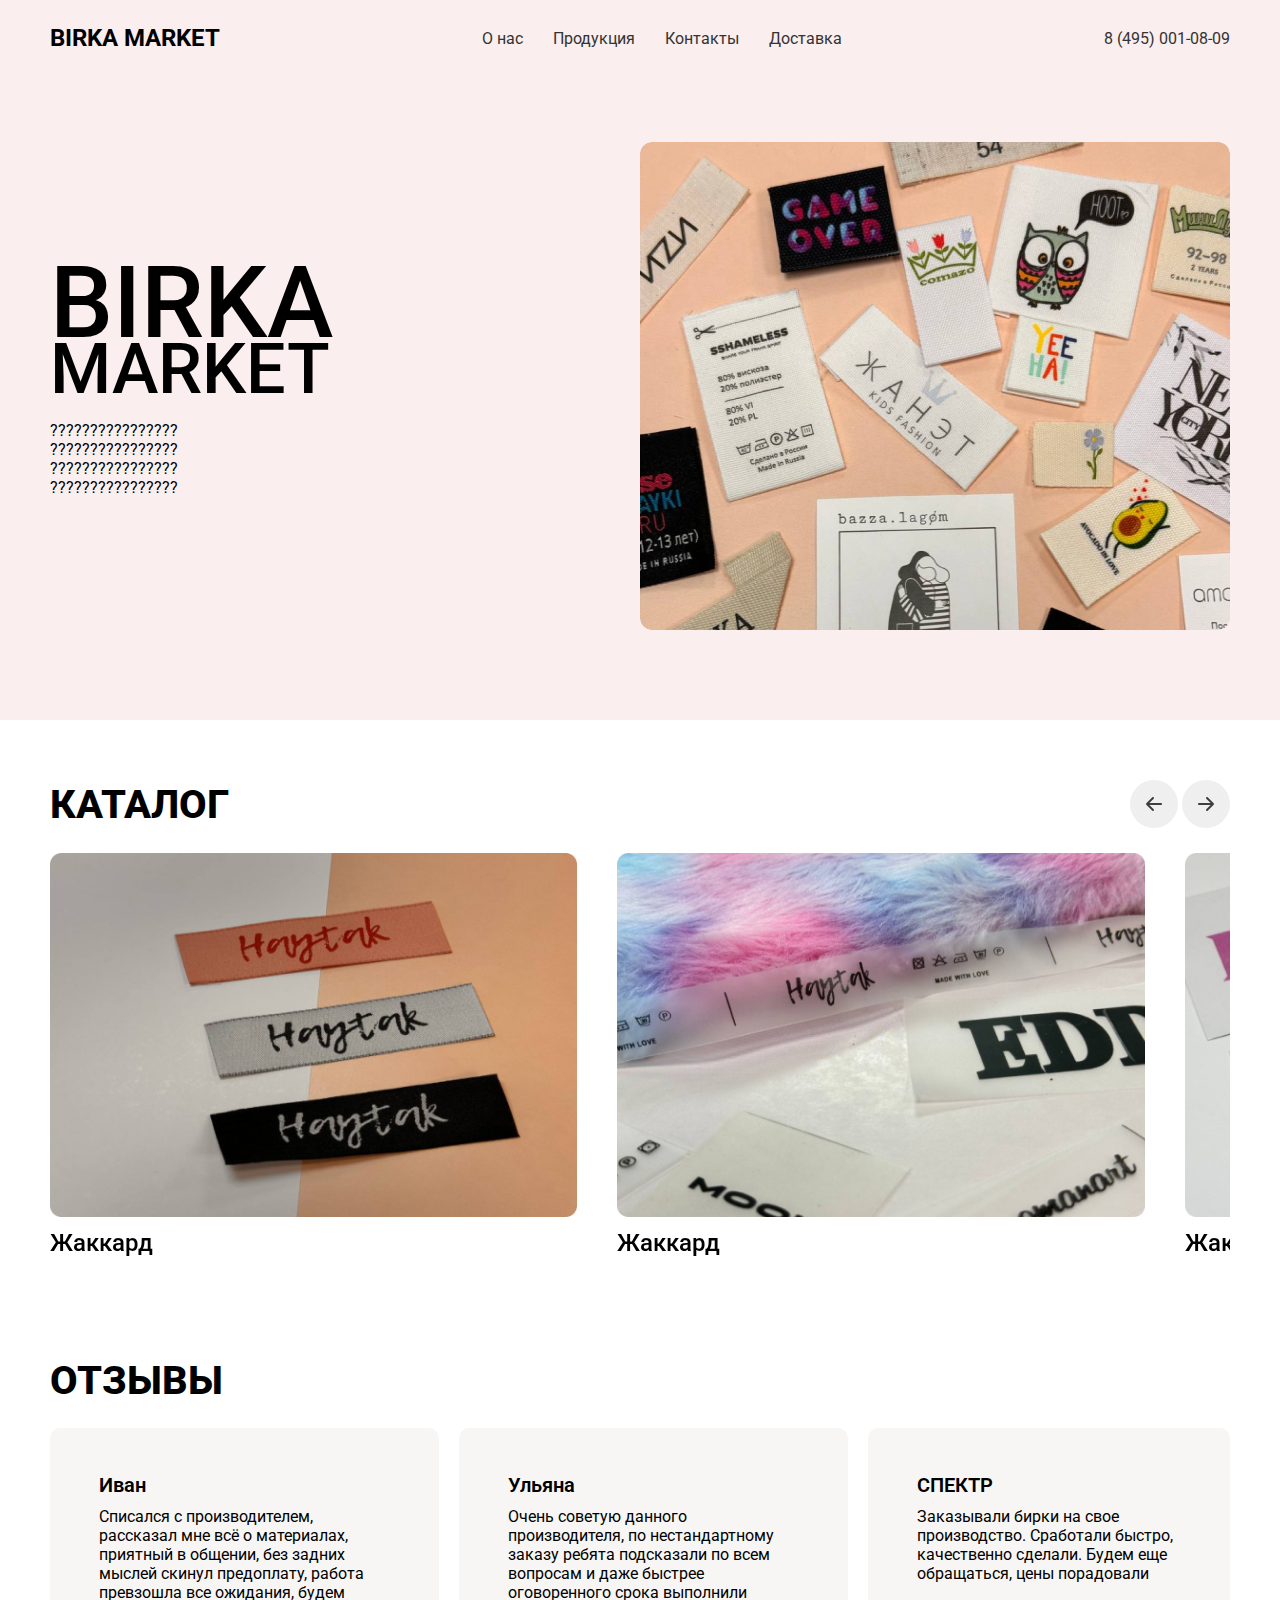
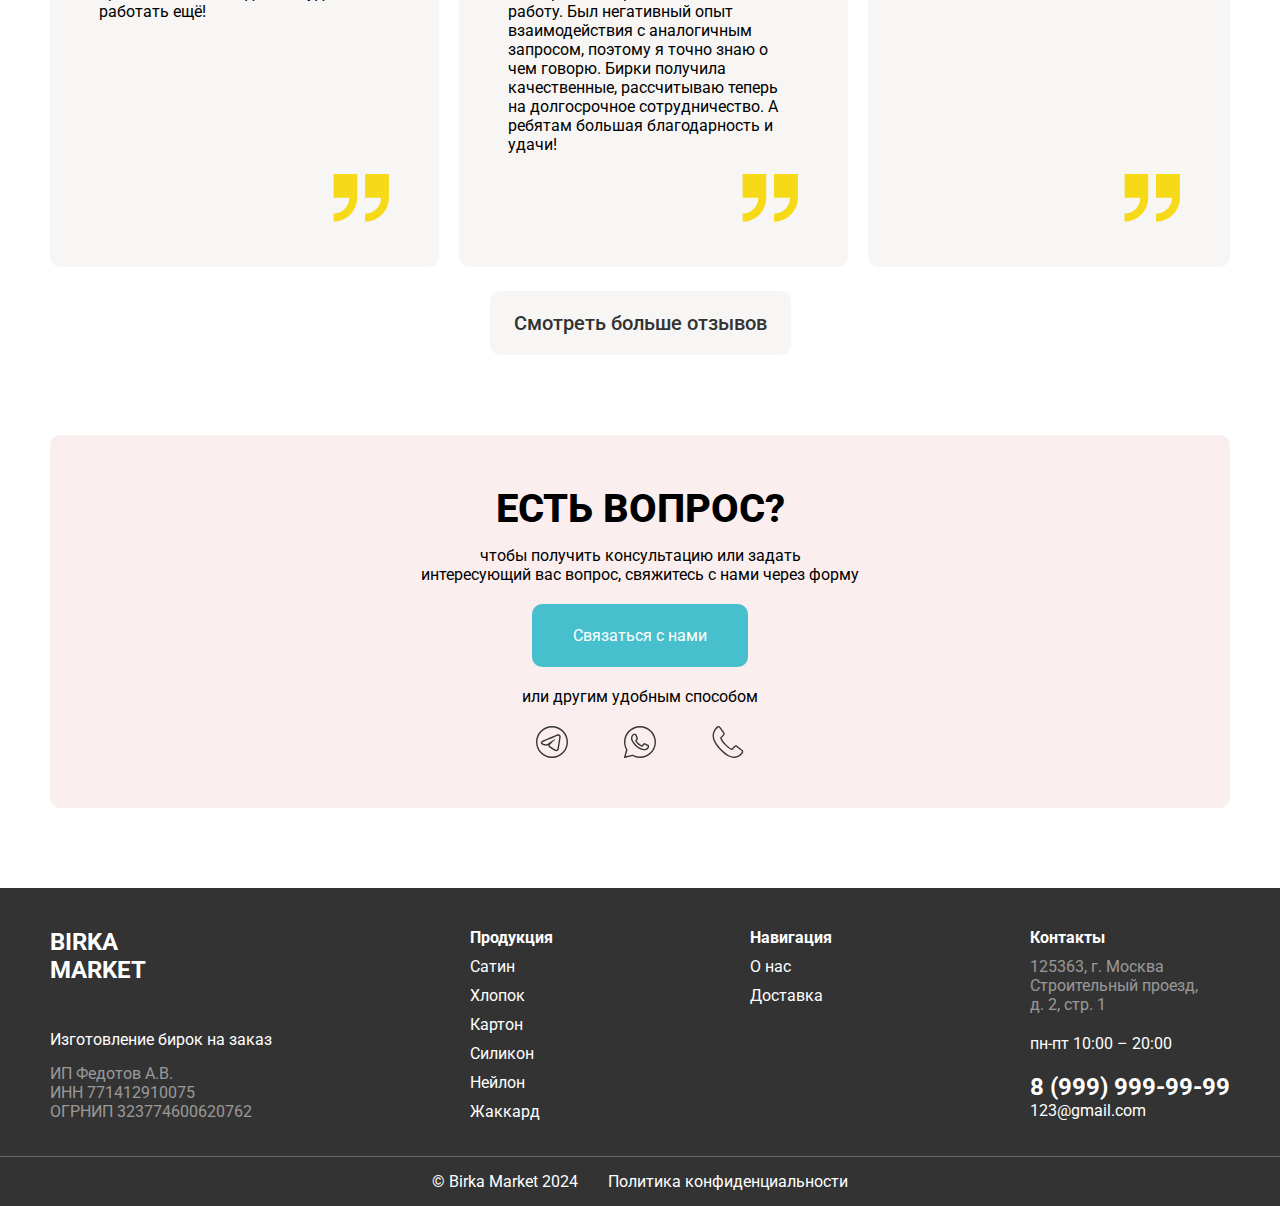
==== index.html @ a155194e "first commit" ====
<!DOCTYPE html>
<html lang="en">
<head>
    <meta charset="UTF-8">
    <meta name="viewport" content="width=device-width, initial-scale=1.0">
    <link rel="stylesheet" href="https://cdn.jsdelivr.net/npm/swiper@11/swiper-bundle.min.css"/>
    <link rel="stylesheet" href="./scss/main.css">
    <title>Birka Market</title>
</head>
<body>
    <header class="header">
        <div class="container">
            <div class="header__row">
                <div class="header__logo">
                    <p>birka market</p>
                </div>
                <nav class="nav">
                    <ul class="nav__list">
                        <li class="nav__list-item"><a href="#!" class="nav__link">О нас</a></li>
                        <li class="nav__list-item"><a href="#!" class="nav__link">Продукция</a></li>
                        <li class="nav__list-item"><a href="#!" class="nav__link">Контакты</a></li>
                        <li class="nav__list-item"><a href="#!" class="nav__link">Доставка</a></li>
                        <!-- <li class="nav__list-item"><a href="#!" class="nav__link">Рассчитать заказ</a></li> -->
                    </ul>
                </nav>
                <div class="header__phone">
                    <a href="tel:8 (495) 001-08-09">8 (495) 001-08-09</a>
                </div>
            </div>
            <div class="header__hero">
                <div class="header__hero-text">
                    <h1 class="hero__heading"><span>birka</span><br>market</h1>
                    <p>????????????????</p>
                    <p>????????????????</p>
                    <p>????????????????</p>
                    <p>????????????????</p>
                </div>
                <div class="header__hero-image">
                    <img src="./img/hero.jpg" alt="">
                </div>
            </div>
        </div>
    </header>
    <main class="main">
        <section class="menu">
            <div class="container">
                <div class="menu__header">
                    <h2 class="section-heading">каталог</h2>
                    <div class="swiper__buttons">
                        <img src="./img/icons/Left.svg" alt="левая стрелка" id="menu__left-arrow">
                        <img src="./img/icons/Right.svg" alt="правая стрелка" id="menu__right-arrow">
                    </div>
                </div>
                <div class="swiper">
                    <!-- Additional required wrapper -->
                    <div class="swiper-wrapper">
                      <!-- Slides -->
                      <div class="swiper-slide">
                        <img src="./img/menu-slider/menu-jakkard.jpg.jpg" alt="жаккард">
                        <h4 class="menu__slide-heading">Жаккард</р>
                    </div>
                      <div class="swiper-slide">
                        <img src="./img/menu-slider/menu-silicon.jpg.jpg" alt="силикон">
                        <h4 class="menu__slide-heading">Жаккард</р>
                    </div>
                      <div class="swiper-slide">
                        <img src="./img/menu-slider/menu-karton.jpg.jpg" alt="картон">
                        <h4 class="menu__slide-heading">Жаккард</р>
                    </div>
                      <div class="swiper-slide">
                        <img src="./img/menu-slider/try.jpg.jpg" alt="картон">
                        <h4 class="menu__slide-heading">Жаккард</р>
                    </div>
                    </div>
                </div>
            </div>
        </section>

        <section class="reviews">
            <div class="container">
                <h2 class="section-heading section-heading--additional">Отзывы</h2>
                <ul class="reviews__list">
                    <li class="reviews__list-item">
                        <div class="review__content">
                            <h4 class="review__name">Иван</h4>
                            <p class="review__text">
                                Списался с производителем,
                                рассказал мне всё о материалах,
                                приятный в общении, без задних
                                мыслей скинул предоплату, работа
                                превзошла все ожидания, будем
                                работать ещё!
                            </p>
                        </div>
                        <div class="review__decor">
                            <img src="./img/icons/review.svg" alt="review-decor">
                        </div>
                    </li>
                    <li class="reviews__list-item">
                        <div class="review__content">
                            <h4 class="review__name">Ульяна</h4>
                            <p class="review__text">Очень советую данного
                                производителя, по нестандартному
                                заказу ребята подсказали по всем
                                вопросам и даже быстрее
                                оговоренного срока выполнили
                                работу. Был негативный опыт
                                взаимодействия с аналогичным
                                запросом, поэтому я точно знаю о
                                чем говорю. Бирки получила
                                качественные, рассчитываю теперь
                                на долгосрочное сотрудничество. А
                                ребятам большая благодарность и
                                удачи!</p>
                        </div>
                        <div class="review__decor">
                            <img src="./img/icons/review.svg" alt="review-decor">
                        </div>
                    </li>
                    <li class="reviews__list-item">
                        <div class="review__content">
                            <h4 class="review__name">СПЕКТР</h4>
                            <p class="review__text">Заказывали бирки на свое
                                производство. Сработали быстро,
                                качественно сделали. Будем еще
                                обращаться, цены порадовали</p>
                        </div>
                        <div class="review__decor">
                            <img src="./img/icons/review.svg" alt="review-decor">
                        </div>
                    </li>
                </ul>
                <div class="reviews__button">
                    <a href="https://www.avito.ru/moskva/predlozheniya_uslug/izgotovlenie_i_pechat_vshivnyh_birok_dlya_odezhdy_3994038252"><button>Смотреть больше отзывов</button></a>
                </div>
            </div>
        </section>
        <section class="contactUs">
            <div class="container">
              <div class="contactUs-wrapper">
                <div class="contactUs-text">
                  <h3 class="section-heading contactUs__heading">Есть вопрос?</h3>
                  <p>чтобы получить консультацию или задать<br>
                    интересующий вас вопрос, свяжитесь с нами через форму</p>
                </div>
                <div class="contact__show-modal">
                  <button id="contactUsBtn">Связаться с нами</button>
                </div>
                <p class="contact__other-name">или другим удобным способом</p>
                <ul class="contact-socials-list">
                  <li class="contact-socials-list__item">
                    <img src="./img/contact/telegram.svg" alt="">
                  </li>
                  <li class="contact-socials-list__item">
                    <img src="./img/contact/whatsapp.svg" alt="">
                  </li>
                  <!-- <li class="contactUs-socials-list__item">
                    <img src="./img/contactUs/icons8-email-50 1.svg" alt="">
                  </li> -->
                  <li class="contact-socials-list__item">
                    <img src="./img/contact/phone.svg.svg" alt="" class="contact-img">
                  </li>
                </ul>
                <!-- <div class="contactUs__additional-border1"></div>
                <div class="contactUs__additional-border2"></div> -->
              </div>
              <div class="contactUsModal hidden" id="contactUsModal">
                <div class="contactUs-modal__content">
                  <span class="contactUs-modal__close">&times;</span>
                  <div class="contactUs-form__wrapper">
                    <div class="contactUs-modal__content-desc">
                      <h3 class="section-heading contactUs-heading">Что нам нужно знать?</h3>
                      <p>Напишите свои контактные данные и то, что вы хотите узнать</p>
                    </div>
                    <div class="contactUs-modal__content-form__wrapper">
                      <form method="post" action="./sendmail.php" class="contactUs-modal__content-form" id="contact-form">
                        <input type="text" placeholder="Имя" class="form__input _req" id="name" name="name">
                        <input type="email" placeholder="Email" class="form__input _req _email" id="email" name="email">
                        <input type="text" placeholder="Телефон" class="form__input _req" id="phone" name="phone">
                        <!-- <input type="text" placeholder="Ваш вопрос"> -->
                        <input type="text" name="question" id="question" placeholder="Ваш вопрос" class="form__input _req">
                        <!-- <div class="form__validation">
                            <input type="checkbox" name="validate" id="validation">
                            <label for="validation">Отправляя форму, вы даете согласие на обработку персональных данных</label>
                        </div> -->
                        <div class="contactUs-submit__btn">
                          <button>Связаться с нами</button>
                          <div class="button__border"></div>
                        </div>
                      </form>
                      
                    </div>
                  </div>
                  </div>
              </div>
            </div>
          </section>
    </main>
    <footer class="footer">
        <div class="container">
            <div class="footer__wrapper">
                <div class="footer__bio">
                    <div class="footer__logo">
                        <a href="./index.html">BIRKA<br> MARKET</a>
                    </div>
                    <div class="footer__desc">
                        <p>Изготовление бирок на заказ</p>
                    </div>
                    <div class="footer__req">
                        <p>ИП Федотов А.В.</p>
                        <p>ИНН 771412910075</p>
                        <p>ОГРНИП 323774600620762</p>
                    </div>
                </div>
                <div class="footer__production">
                    <h4 class="footer__list-heading">Продукция</h4>
                    <ul class="footer__production-list footer__list">
                        
                        <li class="footer__production-list__item"><a href="#!" class="footer__production-link">Сатин</a></li>
                        <li class="footer__production-list__item"><a href="#!" class="footer__production-link">Хлопок</a></li>
                        <li class="footer__production-list__item"><a href="#!" class="footer__production-link">Картон</a></li>
                        <li class="footer__production-list__item"><a href="#!" class="footer__production-link">Силикон</a></li>
                        <li class="footer__production-list__item"><a href="#!" class="footer__production-link">Нейлон</a></li>
                        <li class="footer__production-list__item"><a href="#!" class="footer__production-link">Жаккард</a></li>
                    </ul>
                </div>
                <div class="footer__nav">
                    <h4 class="footer__list-heading">Навигация</h4>
                    <ul class="footer__nav-list footer__list">
                       
                        <li class="footer__nav-list__item"><a href="#!" class="footer__nav-link">О нас</a></li>
                        <li class="footer__nav-list__item"><a href="#!" class="footer__nav-link">Доставка</a></li>
                    </ul>
                </div>
                <div class="footer__contacts">
                    <h4 class="footer__list-heading">Контакты</h4>
                    <ul class="footer__contacts-list footer__list">
                        <li class="footer__production-list__item footer__address">
                            <p>125363, г. Москва</p>
                            <p>Строительный проезд,</p>
                            <p>д. 2, стр. 1</p>
                        </li>
                        <li class="footer__production-list__item"><p>пн-пт 10:00 – 20:00</p></li>
                        <li class="footer__production-list__item footer__mail-phone">
                            <a href="tel:8 (999) 999-99-99" class="footer__phone">8 (999) 999-99-99</a>
                            <a href="mailto:123@gmail.com">123@gmail.com</a>
                        </li>
                    </ul>
                </div>
            </div>
        </div>
        <div class="additional-footer">
            <div class="container">
                <div class="copyright-policy">
                    <p>© Birka Market 2024</p>
                    <a href="#!">Политика конфиденциальности</a>
                </div>
            </div>
        </div>
    </footer>
    <script src="https://cdn.jsdelivr.net/npm/swiper@11/swiper-bundle.min.js"></script>
    <script src="./js/main.js"></script>
</body>
</html>
---- scss/main.css ----
@charset "UTF-8";
/* Reset and base styles  */
@import url("https://fonts.googleapis.com/css2?family=Roboto:ital,wght@0,100;0,300;0,400;0,500;0,700;0,900;1,100;1,300;1,400;1,500;1,700;1,900&display=swap");
* {
  padding: 0px;
  margin: 0px;
  border: none;
}

*,
*::before,
*::after {
  box-sizing: border-box;
}

/* Links */
a, a:link, a:visited {
  text-decoration: none;
}

a:hover {
  text-decoration: none;
}

/* Common */
aside, nav, footer, header, section, main {
  display: block;
}

h1, h2, h3, h4, h5, h6, p {
  font-size: inherit;
  font-weight: inherit;
}

ul, ul li {
  list-style: none;
}

img {
  vertical-align: top;
}

img, svg {
  max-width: 100%;
  height: auto;
}

address {
  font-style: normal;
}

/* Form */
input, textarea, button, select {
  font-family: inherit;
  font-size: inherit;
  color: inherit;
  background-color: transparent;
}

input::-ms-clear {
  display: none;
}

button, input[type=submit] {
  display: inline-block;
  box-shadow: none;
  background-color: transparent;
  background: none;
  cursor: pointer;
}

input:focus, input:active,
button:focus, button:active {
  outline: none;
}

button::-moz-focus-inner {
  padding: 0;
  border: 0;
}

label {
  cursor: pointer;
}

legend {
  display: block;
}

:root {
  --main-font-color: #333333;
  --white-font-color: #FFFFFF;
  --transparent-font-color: rgba(255, 255, 255, 0.5);
  --footer-background: #333333;
  --pink-background: #FAEEEE;
  --review-background: #F7F6F5;
  --yellow-color: #F6DA18;
  --aqua-color: #48BFCD;
}

body {
  font-family: "Roboto", sans-serif;
}

.header {
  background-color: var(--pink-background);
}
.header a {
  color: var(--main-font-color);
}

.container {
  max-width: 1210px;
  padding: 0 15px;
  margin: 0 auto;
}

.section-heading {
  font-weight: 800;
  font-size: 40px;
  text-transform: uppercase;
}
.section-heading--additional {
  margin-bottom: 24px;
}

.hidden {
  display: none;
}

.header__row {
  display: flex;
  align-items: center;
  justify-content: space-between;
  padding: 24px 0;
}

.header__logo {
  text-transform: uppercase;
  font-weight: 700;
  font-size: 24px;
}

.nav__list {
  display: flex;
  justify-content: space-between;
  gap: 30px;
}

.header__hero {
  padding-top: 66px;
  padding-bottom: 90px;
  display: flex;
  justify-content: space-between;
}

.header__hero-image img {
  border-radius: 12px;
}

.hero__heading {
  text-transform: uppercase;
  font-weight: 500;
  font-size: 70px;
  line-height: 80%;
  margin-bottom: 24px;
}
.hero__heading span {
  font-size: 100px;
}

.header__hero-text {
  display: flex;
  flex-direction: column;
  justify-content: center;
}

.menu {
  padding: 60px 0;
}

.menu__header {
  display: flex;
  align-items: center;
  justify-content: space-between;
  margin-bottom: 25px;
}

.swiper {
  position: relative;
}

.swiper-slide img {
  margin-bottom: 12px;
}

.swiper__buttons img {
  background-color: #efefef;
  padding: 12px;
  border-radius: 1000px;
}
.swiper__buttons img:hover {
  opacity: 0.5;
  transition: 0.1s ease-in;
}

.menu__slide-heading {
  font-weight: 500;
  font-size: 24px;
}

.reviews {
  padding: 40px 0;
}

.reviews__list {
  display: flex;
  gap: 20px;
  margin-bottom: 24px;
}

.reviews__list-item {
  background-color: var(--review-background);
  max-width: 389px;
  padding: 45px 49px;
  border-radius: 10px;
  display: flex;
  flex-direction: column;
}

.review__name {
  font-weight: 600;
  font-size: 20px;
  margin-bottom: 10px;
}

.review__decor {
  text-align: end;
  margin-top: auto;
  padding-top: 20px;
}

.reviews__button {
  text-align: center;
}
.reviews__button button {
  background-color: var(--review-background);
  padding: 20px 24px;
  border-radius: 10px;
  font-weight: 500;
  font-size: 20px;
}
.reviews__button:hover {
  opacity: 0.5;
  transition: 0.2s ease-in;
}
.reviews__button a {
  color: var(--main-font-color);
}

.footer {
  background-color: var(--footer-background);
  color: white;
}
.footer a {
  color: var(--white-color);
}

.footer__wrapper {
  padding-top: 40px;
  padding-bottom: 35px;
  display: flex;
  justify-content: space-between;
}

.footer__logo {
  font-weight: 700;
  font-size: 24px;
  margin-bottom: 46px;
}

.footer__desc {
  margin-bottom: 15px;
}

.footer__req {
  color: var(--transparent-font-color);
}

.footer__list {
  display: grid;
  gap: 10px;
}

.footer__list-heading {
  font-weight: 700;
  font-size: 16px;
  margin-bottom: 10px;
}

.footer__address {
  color: var(--transparent-font-color);
}

.footer__mail-phone {
  display: grid;
}

.footer__phone {
  font-weight: 700;
  font-size: 24px;
}

.footer__contacts-list {
  display: grid;
  gap: 20px;
}

.additional-footer {
  text-align: center;
  padding: 15px 0;
  border-top: 1px solid #686767;
}

.copyright-policy {
  display: flex;
  justify-content: center;
  gap: 30px;
}

.footer {
  background-color: var(--footer-background);
  color: white;
}
.footer a {
  color: var(--white-color);
}

.footer__wrapper {
  padding-top: 40px;
  padding-bottom: 35px;
  display: flex;
  justify-content: space-between;
}

.footer__logo {
  font-weight: 700;
  font-size: 24px;
  margin-bottom: 46px;
}

.footer__desc {
  margin-bottom: 15px;
}

.footer__req {
  color: var(--transparent-font-color);
}

.footer__list {
  display: grid;
  gap: 10px;
}

.footer__list-heading {
  font-weight: 700;
  font-size: 16px;
  margin-bottom: 10px;
}

.footer__address {
  color: var(--transparent-font-color);
}

.footer__mail-phone {
  display: grid;
}

.footer__phone {
  font-weight: 700;
  font-size: 24px;
}

.footer__contacts-list {
  display: grid;
  gap: 20px;
}

.additional-footer {
  text-align: center;
  padding: 15px 0;
  border-top: 1px solid #686767;
}

.copyright-policy {
  display: flex;
  justify-content: center;
  gap: 30px;
}

.contactUsModal {
  position: fixed;
  left: 0;
  top: 0;
  margin: 0 auto;
  width: 100%;
  height: 100%;
  overflow: auto;
  background-color: rgba(0, 0, 0, 0.4);
  z-index: 10;
}

.contactUs-modal__content {
  background-color: #fefefe;
  position: absolute;
  left: 50%;
  top: 50%;
  transform: translate(-50%, -50%);
  padding: 20px;
  border: 1px solid #888;
  width: 80%;
  max-width: 900px; /* Опционально: ограничиваем максимальную ширину */
  animation: slideIn 0.9s ease-in forwards; /* Анимация для выезжания */
  border-radius: 10px;
}

@keyframes slideIn {
  from {
    top: -50%;
    opacity: 0;
  }
  to {
    top: 50%;
    opacity: 1;
  }
}
.contactUs-modal__close {
  color: #aaa;
  float: right;
  font-size: 28px;
  font-weight: bold;
  position: absolute;
  top: 0;
  right: 5px;
}
.contactUs-modal__close:hover {
  color: #8e8c8c;
  cursor: pointer;
}

.contactUs-form__wrapper {
  display: flex;
  justify-content: space-between;
  padding: 20px 35px;
  gap: 30px;
}

.contactUs-modal__content-desc {
  text-align: start;
}

.contactUs-modal__content-form {
  display: flex;
  flex-wrap: wrap;
  gap: 20px;
}
.contactUs-modal__content-form input,
.contactUs-modal__content-form textarea {
  border-bottom: 1px solid grey;
  width: 100%;
  padding-bottom: 10px;
}
.contactUs-modal__content-form input:focus,
.contactUs-modal__content-form textarea:focus {
  outline: none;
}

.contactUs-heading {
  margin-bottom: 20px;
  max-width: 220px;
}

.contactUs-submit__btn {
  text-align: start;
  margin-top: auto;
}
.contactUs-submit__btn button {
  border: 2px solid grey;
  padding: 10px 20px;
}

.contactUs-modal__content-form__wrapper {
  display: flex;
  flex-direction: column;
}
.contactUs-modal__content-form__wrapper form {
  margin-bottom: 30px;
}

.contactUs-question {
  text-align: center;
  font-size: 25px;
  font-weight: 700;
  margin-bottom: 30px;
}

.contact__show-modal {
  text-align: center;
  margin-bottom: 20px;
  position: relative;
  z-index: 9;
}
.contact__show-modal button {
  background-color: #48BFCD;
  color: white;
  border-radius: 10px;
  padding: 20px 24px;
  width: 216px;
  height: 63px;
}

.contact__other-name {
  color: black;
  margin-bottom: 20px;
}

.contactUs {
  text-align: center;
  padding-top: 40px;
  padding-bottom: 80px;
  font-size: 16px;
}

.contactUs__heading {
  margin-bottom: 14px;
}

.contactUs-text {
  max-width: 695px;
  margin: 0 auto;
  margin-bottom: 20px;
}
.contactUs-text p {
  color: black;
}

.contact-socials-list {
  display: flex;
  justify-content: center;
  gap: 56px;
}
.contact-socials-list img:hover {
  transform: scale(1.2);
  transition: 0.2s ease-in;
  cursor: pointer;
}

.contactUs-wrapper {
  position: relative;
  background-color: var(--pink-background);
  padding: 50px;
  z-index: 9;
  border-radius: 10px;
}

.contactUs__additional-border1 {
  border-bottom: 2px solid #48bfcd;
  border-left: 2px solid #48bfcd;
  bottom: -6px;
  height: 100%;
  left: -6px;
  position: absolute;
  width: 100%;
  border-radius: 20px;
}

.contactUs__additional-border2 {
  border-bottom: 2px solid #48bfcd;
  border-left: 2px solid #48bfcd;
  bottom: -10px;
  height: 100%;
  left: -10px;
  position: absolute;
  width: 100%;
  border-radius: 20px;
}

.contactUs__additional-button-border1 {
  border-bottom: 1px solid #48bfcd;
  border-left: 1px solid #48bfcd;
  bottom: -4px;
  height: 100%;
  left: -4px;
  position: absolute;
  width: 100%;
  z-index: 1;
  border-radius: 20px;
}

.contactUs__additional-button-border2 {
  border-bottom: 1px solid #48bfcd;
  border-left: 1px solid #48bfcd;
  bottom: -8px;
  height: 100%;
  left: -8px;
  position: absolute;
  width: 100%;
  z-index: 1;
}

.contact__wrapper {
  padding: 80px;
}

.form__input._error {
  box-shadow: 0 0 15px red;
}

.form__validation {
  text-align: start;
  display: flex;
  align-items: center;
  gap: 15px;
}
.form__validation input {
  width: 15px;
}/*# sourceMappingURL=main.css.map */
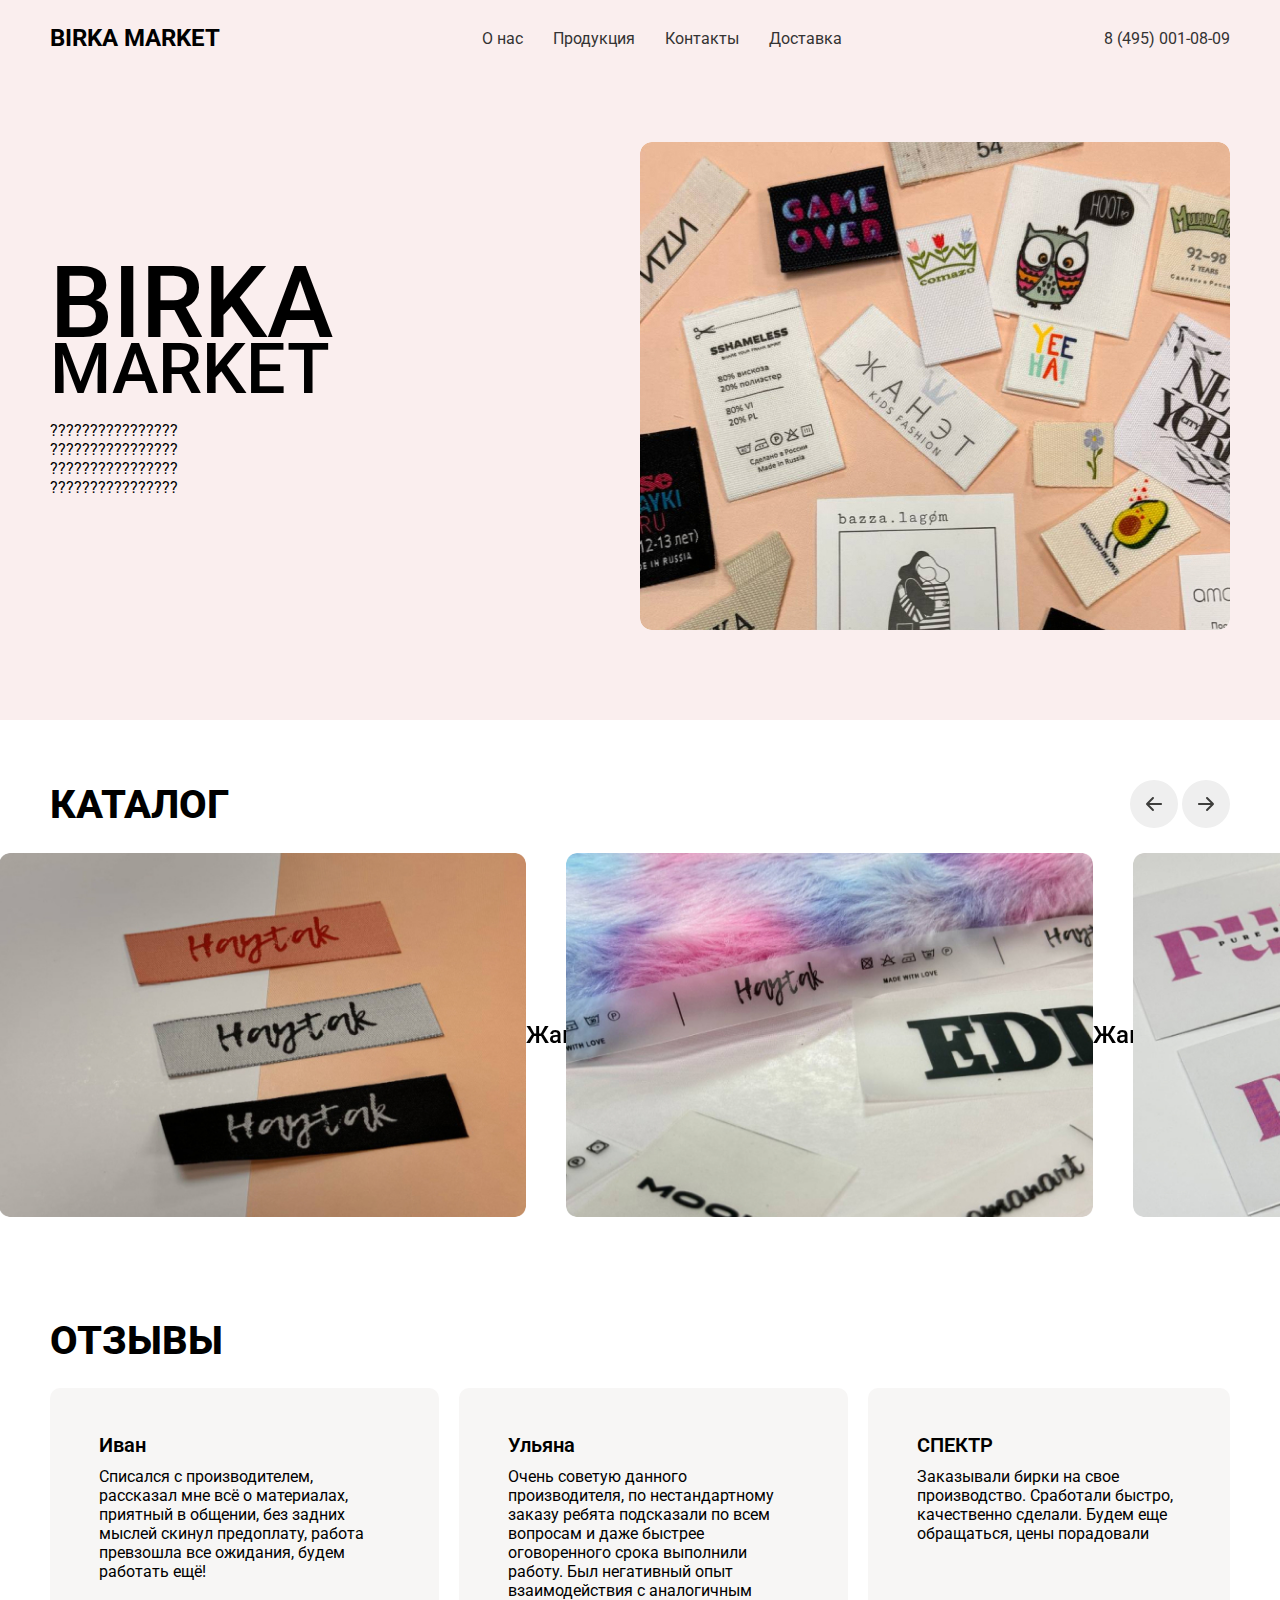
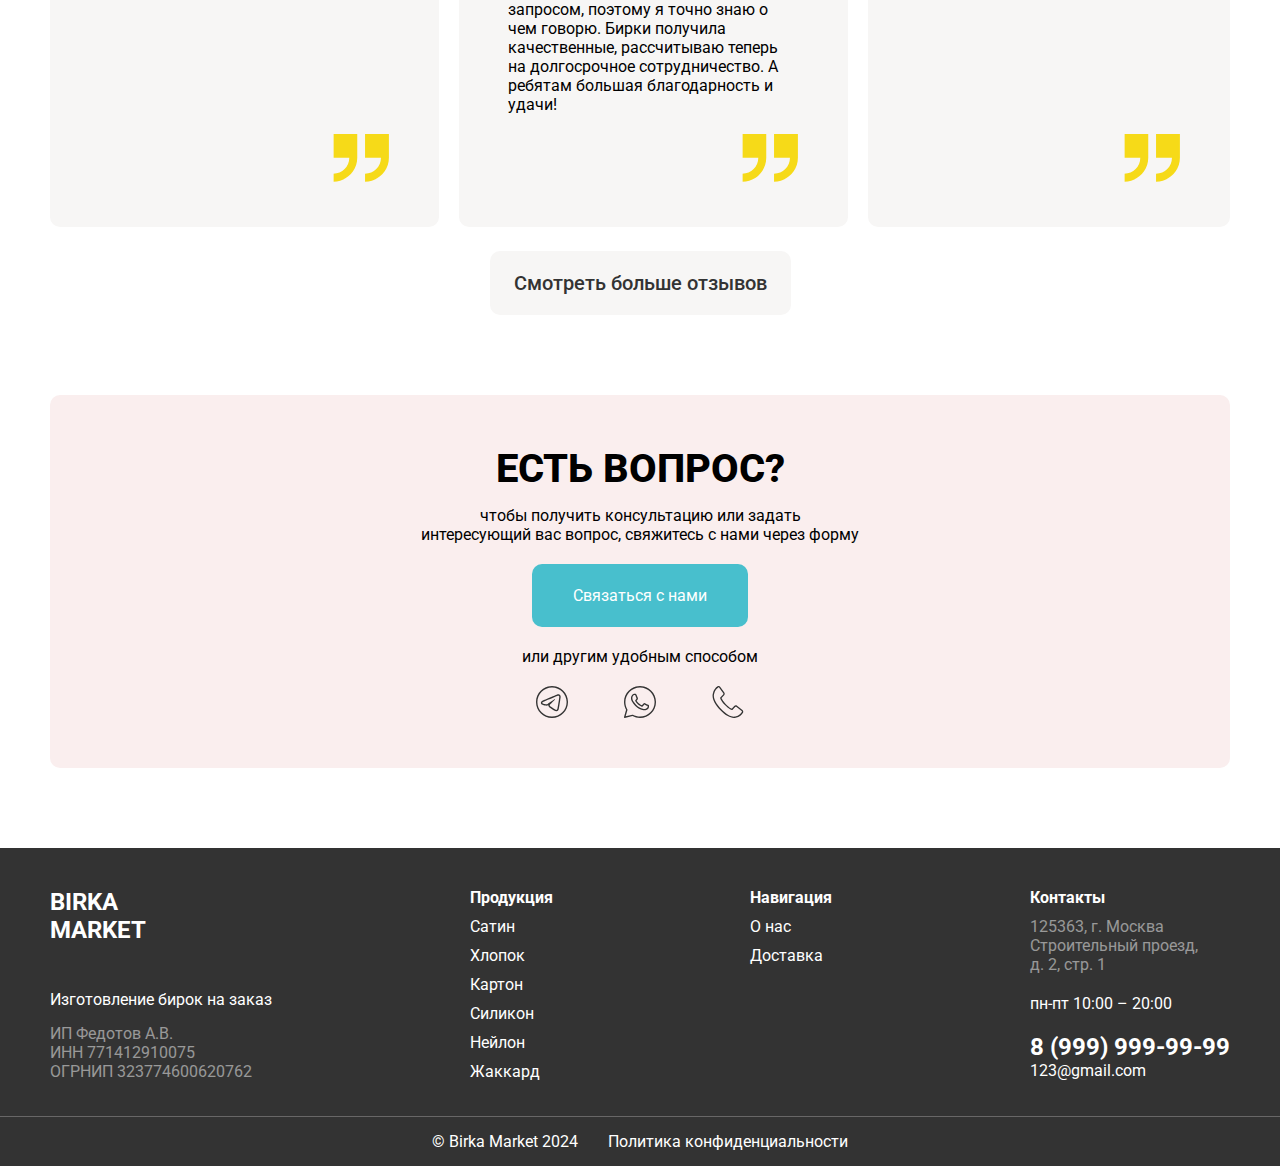
==== commit d9d1a72b: "product page" ====
--- a/index.html
+++ b/index.html
@@ -18,8 +18,8 @@
                     <ul class="nav__list">
                         <li class="nav__list-item"><a href="#!" class="nav__link">О нас</a></li>
                         <li class="nav__list-item"><a href="#!" class="nav__link">Продукция</a></li>
-                        <li class="nav__list-item"><a href="#!" class="nav__link">Контакты</a></li>
-                        <li class="nav__list-item"><a href="#!" class="nav__link">Доставка</a></li>
+                        <li class="nav__list-item"><a href="./pages/contacts.html" class="nav__link">Контакты</a></li>
+                        <li class="nav__list-item"><a href="./pages/delivery.html" class="nav__link">Доставка</a></li>
                         <!-- <li class="nav__list-item"><a href="#!" class="nav__link">Рассчитать заказ</a></li> -->
                     </ul>
                 </nav>
@@ -51,7 +51,7 @@
                         <img src="./img/icons/Right.svg" alt="правая стрелка" id="menu__right-arrow">
                     </div>
                 </div>
-                <div class="swiper">
+                <div class="swiper-hero">
                     <!-- Additional required wrapper -->
                     <div class="swiper-wrapper">
                       <!-- Slides -->
@@ -219,7 +219,7 @@
                         <li class="footer__production-list__item"><a href="#!" class="footer__production-link">Сатин</a></li>
                         <li class="footer__production-list__item"><a href="#!" class="footer__production-link">Хлопок</a></li>
                         <li class="footer__production-list__item"><a href="#!" class="footer__production-link">Картон</a></li>
-                        <li class="footer__production-list__item"><a href="#!" class="footer__production-link">Силикон</a></li>
+                        <li class="footer__production-list__item"><a href="./pages/silicon.html" class="footer__production-link">Силикон</a></li>
                         <li class="footer__production-list__item"><a href="#!" class="footer__production-link">Нейлон</a></li>
                         <li class="footer__production-list__item"><a href="#!" class="footer__production-link">Жаккард</a></li>
                     </ul>
--- a/scss/main.css
+++ b/scss/main.css
@@ -41,7 +41,6 @@
 }
 
 img, svg {
-  max-width: 100%;
   height: auto;
 }
 
@@ -96,6 +95,10 @@
   --review-background: #F7F6F5;
   --yellow-color: #F6DA18;
   --aqua-color: #48BFCD;
+  --aqua-color-hover: #3ca9b6;
+  --header-page-color: #C5C5C5;
+  --price-table-color: #e5e5e5;
+  --calculator-border-color: #e3e3e5;
 }
 
 body {
@@ -107,6 +110,9 @@
 }
 .header a {
   color: var(--main-font-color);
+}
+.header--header-other {
+  background-color: transparent;
 }
 
 .container {
@@ -114,6 +120,9 @@
   padding: 0 15px;
   margin: 0 auto;
 }
+.container--page-container {
+  padding: 90px 0;
+}
 
 .section-heading {
   font-weight: 800;
@@ -128,11 +137,32 @@
   display: none;
 }
 
+.heading-description {
+  padding-top: 16px;
+  padding-bottom: 48px;
+  max-width: 500px;
+}
+
+.header__page {
+  display: flex;
+  font-size: 12px;
+}
+.header__page a {
+  color: var(--header-page-color);
+}
+
 .header__row {
   display: flex;
   align-items: center;
   justify-content: space-between;
   padding: 24px 0;
+}
+.header__row a {
+  color: var(--main-font-color);
+}
+.header__row a:hover {
+  color: var(--header-page-color);
+  transition: 0.2s ease-in;
 }
 
 .header__logo {
@@ -265,6 +295,10 @@
 .footer a {
   color: var(--white-color);
 }
+.footer a:hover {
+  color: var(--transparent-font-color);
+  transition: 0.2s ease-in;
+}
 
 .footer__wrapper {
   padding-top: 40px;
@@ -334,6 +368,10 @@
 }
 .footer a {
   color: var(--white-color);
+}
+.footer a:hover {
+  color: var(--transparent-font-color);
+  transition: 0.2s ease-in;
 }
 
 .footer__wrapper {
@@ -624,4 +662,214 @@
 }
 .form__validation input {
   width: 15px;
+}
+
+.contacts__grid {
+  display: grid;
+  grid-template-columns: 3fr 1fr;
+  gap: 50px;
+  padding-top: 30px;
+}
+
+.contacts__info-list {
+  display: grid;
+  gap: 40px;
+}
+
+.contacts__info-list__item {
+  display: grid;
+  gap: 8px;
+}
+.contacts__info-list__item h4 {
+  font-weight: 700;
+  font-size: 20px;
+}
+
+.delivery__options-list {
+  display: flex;
+  gap: 24px;
+}
+
+.delivery__options-list__item {
+  display: flex;
+  gap: 20px;
+  align-items: start;
+  max-width: 377px;
+}
+
+.delivery__options-info h4 {
+  font-weight: 700;
+  font-size: 20px;
+}
+
+.delivery__companies-list {
+  display: flex;
+  justify-content: space-between;
+  padding-top: 30px;
+  padding-bottom: 48px;
+  align-items: center;
+}
+
+.swiper-button-next,
+.swiper-button-prev {
+  color: #fff;
+}
+
+.swiper-slide img {
+  display: block;
+  width: 100%;
+  height: 100%;
+  -o-object-fit: cover;
+     object-fit: cover;
+  border-radius: 10px;
+  margin-bottom: 0;
+}
+
+.mySwiper .swiper-slide {
+  height: 25%;
+  width: 100%;
+  opacity: 0.4;
+}
+
+.mySwiper .swiper-slide-thumb-active {
+  opacity: 1;
+}
+
+.swiper-container {
+  display: flex;
+  width: 100%;
+  height: 500px;
+}
+
+.mySwiper2 {
+  width: 80%;
+  height: 100%;
+  margin-right: 20px; /* Добавлено расстояние между слайдерами */
+}
+
+.mySwiper {
+  width: 20%;
+  height: 100%;
+}
+
+.swiper-slide {
+  text-align: center;
+  font-size: 18px;
+  background: #fff;
+  display: flex;
+  justify-content: center;
+  align-items: center;
+}
+
+.portfolio-slider {
+  font-family: Helvetica Neue, Helvetica, Arial, sans-serif;
+  font-size: 14px;
+  color: #000;
+  margin: 0;
+  padding: 0;
+}
+
+.price {
+  margin-bottom: 50px;
+}
+
+table {
+  width: 100%;
+  border-collapse: collapse;
+  margin-bottom: 88px;
+}
+
+th {
+  padding-bottom: 16px;
+}
+
+td {
+  border: 1px solid var(--price-table-color);
+  padding: 16px;
+  text-align: center;
+}
+
+td:first-child {
+  border-left: none;
+}
+
+td:last-child {
+  border-right: none;
+}
+
+.calculate-price__inputs {
+  display: flex;
+  justify-content: space-between;
+  margin-bottom: 24px;
+}
+.calculate-price__inputs select, .calculate-price__inputs input {
+  border-bottom: 1px solid var(--calculator-border-color);
+  padding-bottom: 10px;
+}
+.calculate-price__inputs select {
+  -webkit-appearance: none;
+  -moz-appearance: none;
+  appearance: none;
+  padding-right: 30px;
+}
+
+.calculate-price__submit {
+  font-size: 20px;
+  font-weight: 700;
+  display: flex;
+  align-items: center;
+  justify-content: flex-end;
+  gap: 98px;
+}
+.calculate-price__submit button {
+  font-weight: 500;
+  padding: 20px 24px;
+  background-color: var(--aqua-color);
+  border-radius: 10px;
+  color: var(--white-font-color);
+}
+.calculate-price__submit button:hover {
+  background-color: var(--aqua-color-hover);
+  transition: 0.2s ease-in;
+}
+
+.benefits {
+  padding-top: 120px;
+  padding-bottom: 40px;
+}
+
+.benefits__row {
+  display: flex;
+  gap: 24px;
+}
+
+.benefits__row2 {
+  justify-content: flex-end;
+}
+
+.benefits__row-item {
+  background-color: var(--review-background);
+  border-radius: 10px;
+  width: 277px;
+  height: 277px;
+  padding: 20px;
+}
+.benefits__row-item img {
+  margin-bottom: 16px;
+}
+
+.benefits__row1 {
+  margin-bottom: 24px;
+  justify-content: flex-start;
+}
+
+.benefits__row-heading {
+  font-weight: 700;
+  font-size: 20px;
+  text-transform: uppercase;
+  margin-bottom: 16px;
+}
+
+.benefits__row1-item:nth-child(3) {
+  background-color: var(--pink-background);
 }/*# sourceMappingURL=main.css.map */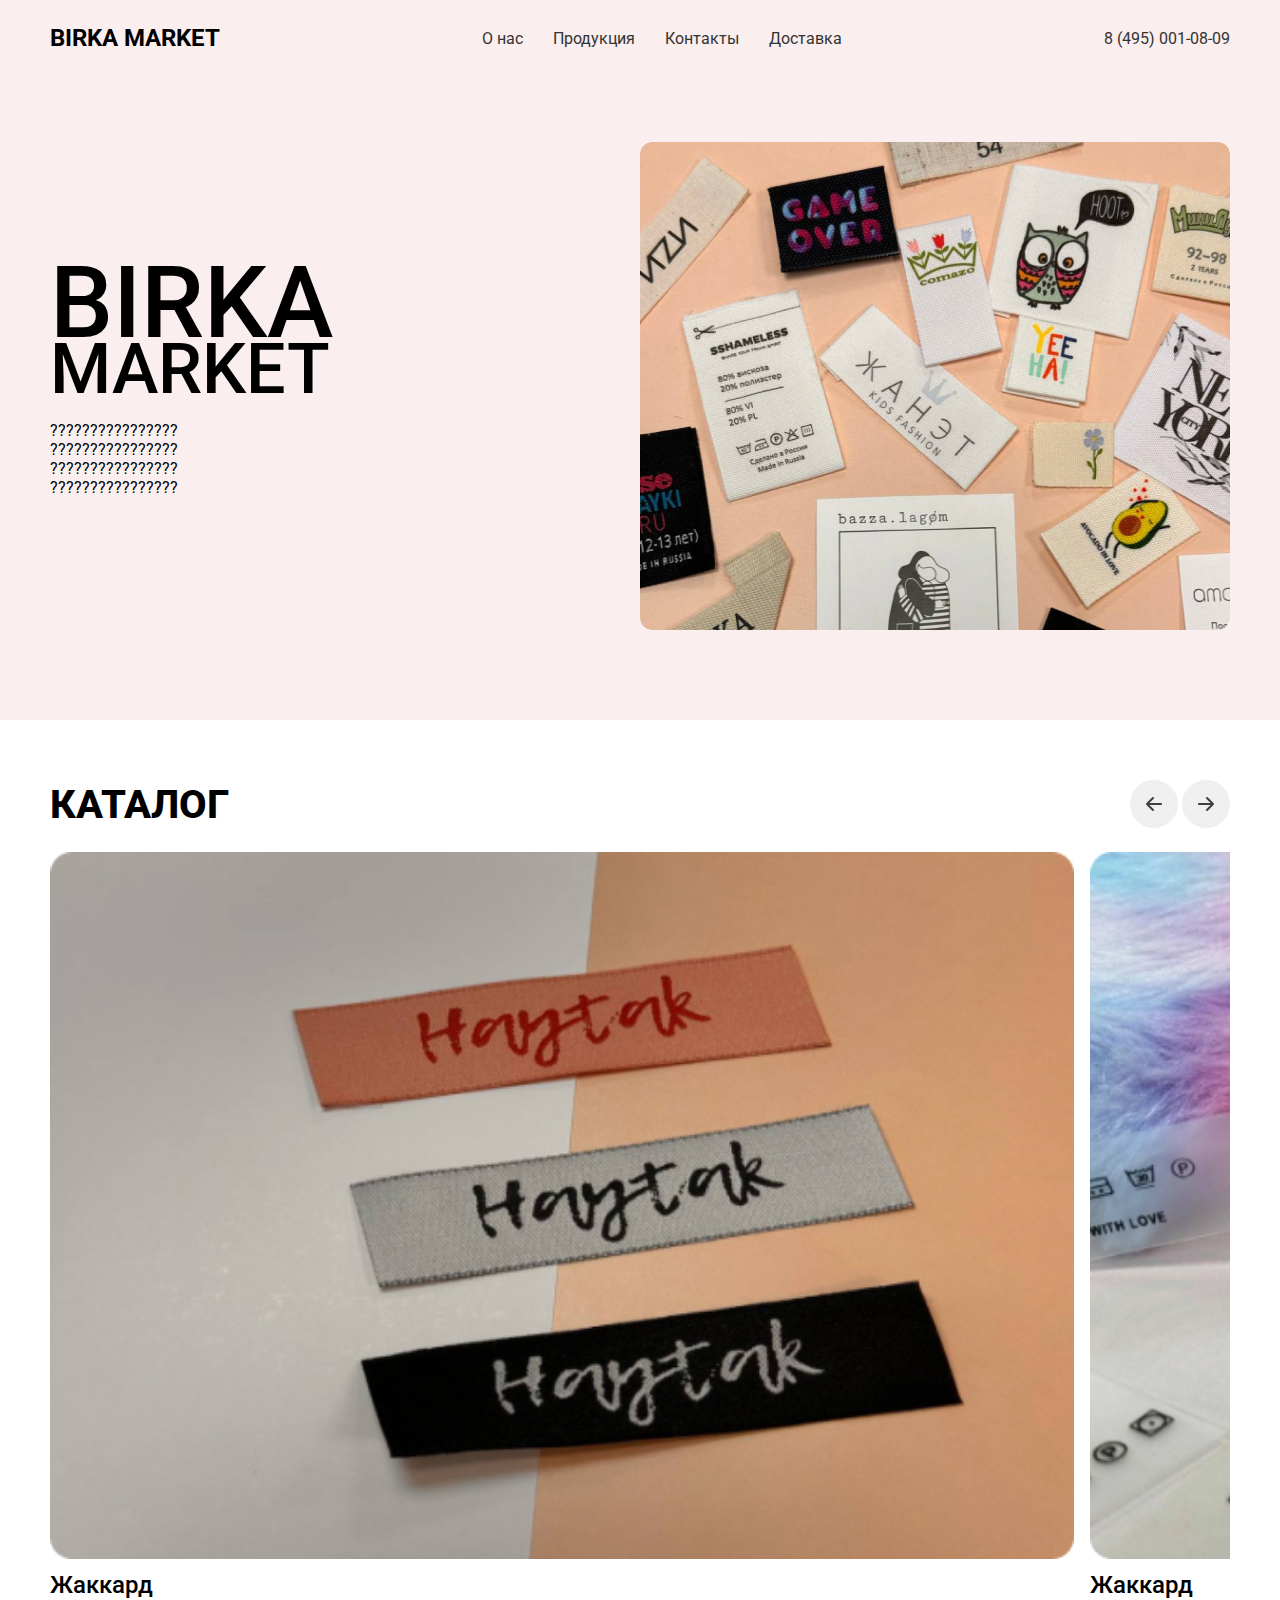
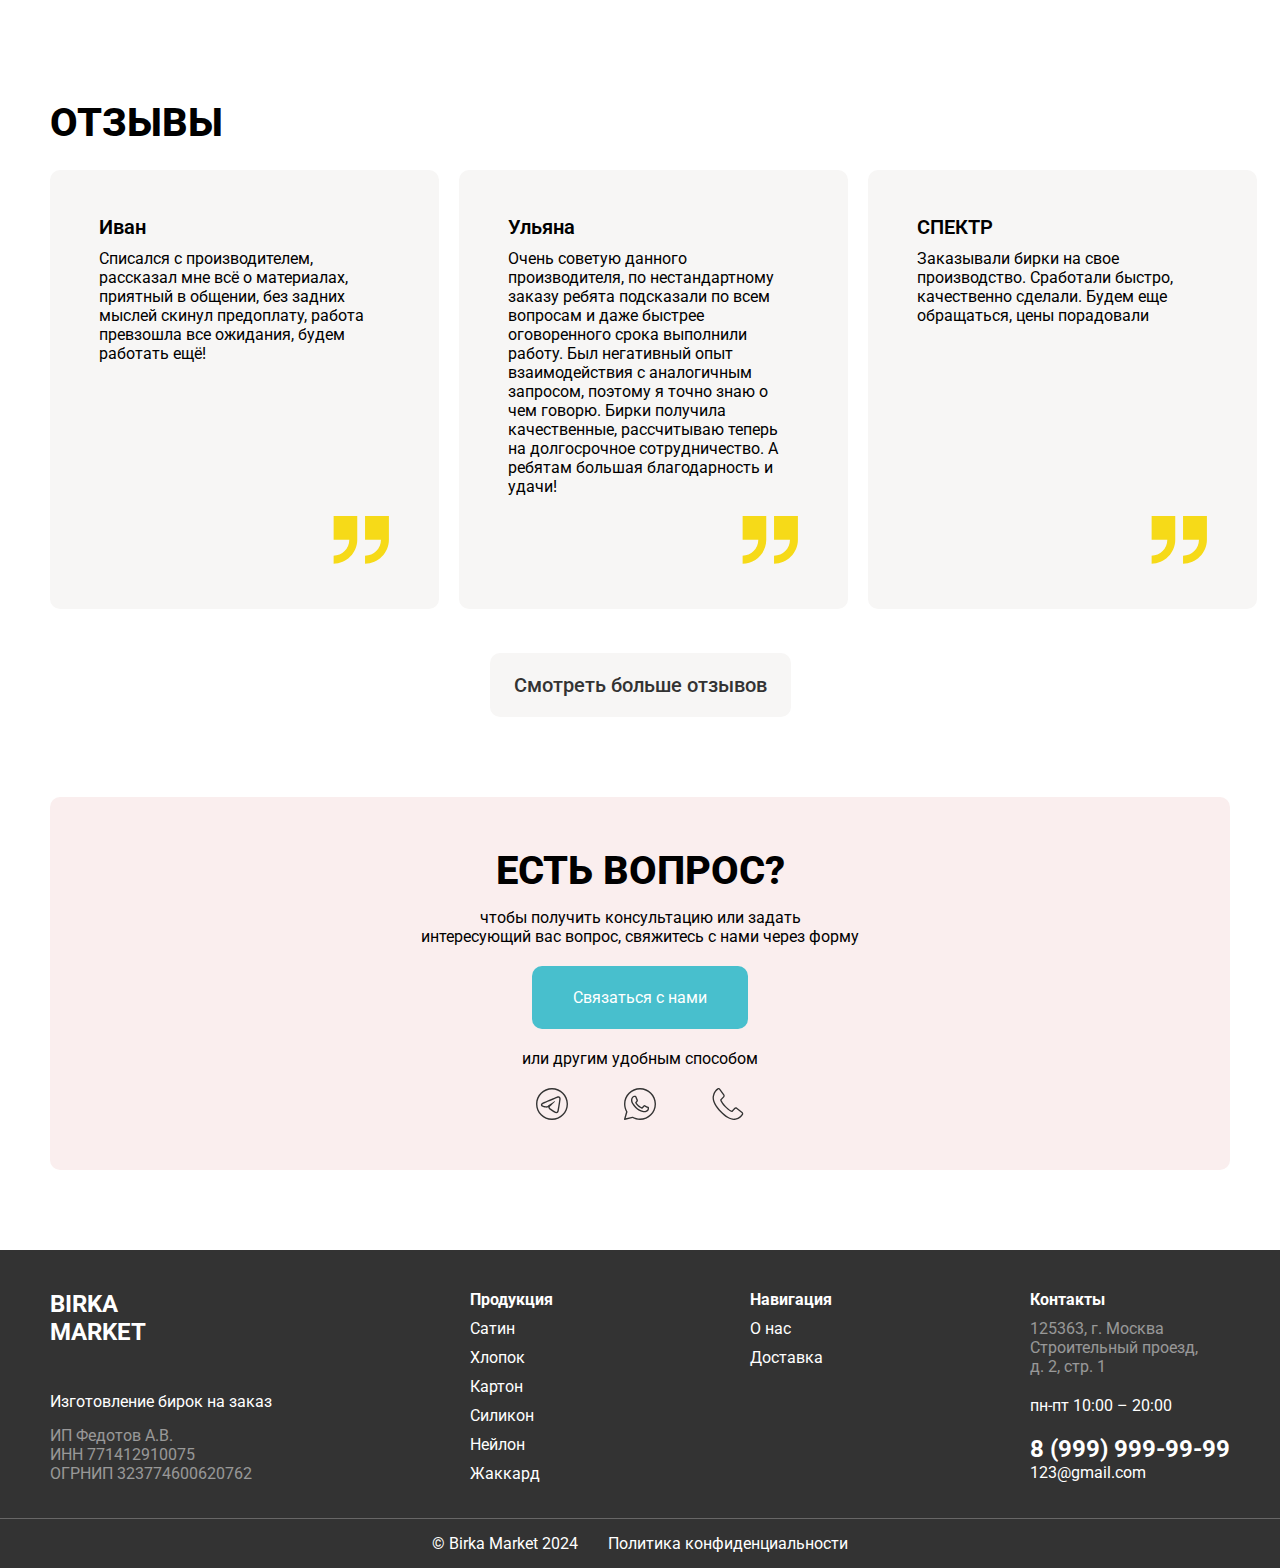
==== commit caed4371: "mobile version started" ====
--- a/index.html
+++ b/index.html
@@ -27,16 +27,45 @@
                     <a href="tel:8 (495) 001-08-09">8 (495) 001-08-09</a>
                 </div>
             </div>
-            <div class="header__hero">
-                <div class="header__hero-text">
-                    <h1 class="hero__heading"><span>birka</span><br>market</h1>
-                    <p>????????????????</p>
-                    <p>????????????????</p>
-                    <p>????????????????</p>
-                    <p>????????????????</p>
-                </div>
-                <div class="header__hero-image">
-                    <img src="./img/hero.jpg" alt="">
+            </div>
+            <div class="mobile-header__wrapper hidden">
+                <div class="container">
+                    <div class="mobile-header-row">
+                        <div class="header__logo">
+                            <p>birka market</p>
+                        </div>
+                        <div class="mobile-menu-open">
+                            <img src="./img/icons/mobile/burger.svg" alt="" id='mobileBtnImg'>
+                        </div>
+                    </div>
+                    <div class="mobile-nav hidden">
+                        <div class="mobile-nav__wrapper">
+                            <ul class="mobile-nav__list">
+                                <li class="mobile-nav__item"><a href="#!">О нас</a></li>
+                                <li class="mobile-nav__item"><a href="#!">Продукция</a></li>
+                                <li class="mobile-nav__item"><a href="#!">Контакты</a></li>
+                                <li class="mobile-nav__item"><a href="#!">Доставка</a></li>
+                                <li class="mobile-nav__item"><a href="#!">Рассчитать заказ</a></li>
+                            </ul>
+                            <a href="tel:8 (999) 999-99-99" class="footer__phone">8 (999) 999-99-99</a>
+                        </div>
+                    </div>
+                </div>
+            </div>
+            <div class="container">
+                <div class="header__hero">
+                    <div class="header__hero-text">
+                        <h1 class="hero__heading"><span>birka</span><br>market</h1>
+                        <div class="hero__description">
+                            <p>????????????????</p>
+                            <p>????????????????</p>
+                            <p>????????????????</p>
+                            <p>????????????????</p>
+                        </div>
+                    </div>
+                    <div class="header__hero-image">
+                        <img src="./img/hero.jpg" alt="" id="hero-img">
+                    </div>
                 </div>
             </div>
         </div>
@@ -51,28 +80,28 @@
                         <img src="./img/icons/Right.svg" alt="правая стрелка" id="menu__right-arrow">
                     </div>
                 </div>
-                <div class="swiper-hero">
-                    <!-- Additional required wrapper -->
-                    <div class="swiper-wrapper">
-                      <!-- Slides -->
-                      <div class="swiper-slide">
-                        <img src="./img/menu-slider/menu-jakkard.jpg.jpg" alt="жаккард">
-                        <h4 class="menu__slide-heading">Жаккард</р>
-                    </div>
-                      <div class="swiper-slide">
-                        <img src="./img/menu-slider/menu-silicon.jpg.jpg" alt="силикон">
-                        <h4 class="menu__slide-heading">Жаккард</р>
-                    </div>
-                      <div class="swiper-slide">
-                        <img src="./img/menu-slider/menu-karton.jpg.jpg" alt="картон">
-                        <h4 class="menu__slide-heading">Жаккард</р>
-                    </div>
-                      <div class="swiper-slide">
-                        <img src="./img/menu-slider/try.jpg.jpg" alt="картон">
-                        <h4 class="menu__slide-heading">Жаккард</р>
-                    </div>
-                    </div>
-                </div>
+                <div class="swiper-hero-container">
+                    <div class="swiper-hero">
+                      <div class="swiper-wrapper">
+                        <div class="swiper-slide swiper-slide-menu">
+                          <img src="./img/menu-slider/menu-jakkard.jpg.jpg" alt="жаккард">
+                          <h4 class="menu__slide-heading">Жаккард</h4>
+                        </div>
+                        <div class="swiper-slide">
+                          <img src="./img/menu-slider/menu-silicon.jpg.jpg" alt="силикон">
+                          <h4 class="menu__slide-heading">Жаккард</h4>
+                        </div>
+                        <div class="swiper-slide">
+                          <img src="./img/menu-slider/menu-karton.jpg.jpg" alt="картон">
+                          <h4 class="menu__slide-heading">Жаккард</h4>
+                        </div>
+                        <div class="swiper-slide">
+                          <img src="./img/menu-slider/try.jpg.jpg" alt="картон">
+                          <h4 class="menu__slide-heading">Жаккард</h4>
+                        </div>
+                      </div>
+                    </div>
+                  </div>                  
             </div>
         </section>
 
@@ -144,7 +173,7 @@
                     интересующий вас вопрос, свяжитесь с нами через форму</p>
                 </div>
                 <div class="contact__show-modal">
-                  <button id="contactUsBtn">Связаться с нами</button>
+                  <button class="contactUsBtn" id="contactUsBtn">Связаться с нами</button>
                 </div>
                 <p class="contact__other-name">или другим удобным способом</p>
                 <ul class="contact-socials-list">
@@ -173,7 +202,8 @@
                       <p>Напишите свои контактные данные и то, что вы хотите узнать</p>
                     </div>
                     <div class="contactUs-modal__content-form__wrapper">
-                      <form method="post" action="./sendmail.php" class="contactUs-modal__content-form" id="contact-form">
+                      <form action="https://api.web3forms.com/submit" method="POST" class="contactUs-modal__content-form" id="contact-form">
+                        <input type="hidden" name="access_key" value="4539f382-365d-4629-8024-3959c67b9137">
                         <input type="text" placeholder="Имя" class="form__input _req" id="name" name="name">
                         <input type="email" placeholder="Email" class="form__input _req _email" id="email" name="email">
                         <input type="text" placeholder="Телефон" class="form__input _req" id="phone" name="phone">
@@ -184,8 +214,12 @@
                             <label for="validation">Отправляя форму, вы даете согласие на обработку персональных данных</label>
                         </div> -->
                         <div class="contactUs-submit__btn">
-                          <button>Связаться с нами</button>
-                          <div class="button__border"></div>
+                          <button type="submit">Связаться с нами</button>
+                          <!-- <input type="submit" value="Send data" class="btn" name="send"> -->
+                          <!-- <div class="contactUs-warning">
+                            <img src="./img/icons/circle-info-red.svg" alt="warning">
+                            <p>Заполните все поля</p>
+                          </div> -->
                         </div>
                       </form>
                       
@@ -197,40 +231,72 @@
           </section>
     </main>
     <footer class="footer">
-        <div class="container">
-            <div class="footer__wrapper">
-                <div class="footer__bio">
-                    <div class="footer__logo">
-                        <a href="./index.html">BIRKA<br> MARKET</a>
-                    </div>
-                    <div class="footer__desc">
-                        <p>Изготовление бирок на заказ</p>
-                    </div>
-                    <div class="footer__req">
-                        <p>ИП Федотов А.В.</p>
-                        <p>ИНН 771412910075</p>
-                        <p>ОГРНИП 323774600620762</p>
-                    </div>
-                </div>
-                <div class="footer__production">
-                    <h4 class="footer__list-heading">Продукция</h4>
-                    <ul class="footer__production-list footer__list">
-                        
-                        <li class="footer__production-list__item"><a href="#!" class="footer__production-link">Сатин</a></li>
-                        <li class="footer__production-list__item"><a href="#!" class="footer__production-link">Хлопок</a></li>
-                        <li class="footer__production-list__item"><a href="#!" class="footer__production-link">Картон</a></li>
-                        <li class="footer__production-list__item"><a href="./pages/silicon.html" class="footer__production-link">Силикон</a></li>
-                        <li class="footer__production-list__item"><a href="#!" class="footer__production-link">Нейлон</a></li>
-                        <li class="footer__production-list__item"><a href="#!" class="footer__production-link">Жаккард</a></li>
-                    </ul>
-                </div>
-                <div class="footer__nav">
-                    <h4 class="footer__list-heading">Навигация</h4>
-                    <ul class="footer__nav-list footer__list">
-                       
-                        <li class="footer__nav-list__item"><a href="#!" class="footer__nav-link">О нас</a></li>
-                        <li class="footer__nav-list__item"><a href="#!" class="footer__nav-link">Доставка</a></li>
-                    </ul>
+        <div class="desktop-footer">
+            <div class="container">
+                <div class="footer__wrapper">
+                    <div class="footer__bio">
+                        <div class="footer__logo">
+                            <a href="./index.html">BIRKA<br> MARKET</a>
+                        </div>
+                        <div class="footer__desc">
+                            <p>Изготовление бирок на заказ</p>
+                        </div>
+                        <div class="footer__req">
+                            <p>ИП Федотов А.В.</p>
+                            <p>ИНН 771412910075</p>
+                            <p>ОГРНИП 323774600620762</p>
+                        </div>
+                    </div>
+                    <div class="footer__production">
+                        <h4 class="footer__list-heading">Продукция</h4>
+                        <ul class="footer__production-list footer__list">
+                            
+                            <li class="footer__production-list__item"><a href="#!" class="footer__production-link">Сатин</a></li>
+                            <li class="footer__production-list__item"><a href="#!" class="footer__production-link">Хлопок</a></li>
+                            <li class="footer__production-list__item"><a href="./pages/karton.html" class="footer__production-link">Картон</a></li>
+                            <li class="footer__production-list__item"><a href="./pages/silicon.html" class="footer__production-link">Силикон</a></li>
+                            <li class="footer__production-list__item"><a href="#!" class="footer__production-link">Нейлон</a></li>
+                            <li class="footer__production-list__item"><a href="./pages/zhakkard.html" class="footer__production-link">Жаккард</a></li>
+                        </ul>
+                    </div>
+                    <div class="footer__nav">
+                        <h4 class="footer__list-heading">Навигация</h4>
+                        <ul class="footer__nav-list footer__list">
+                           
+                            <li class="footer__nav-list__item"><a href="#!" class="footer__nav-link">О нас</a></li>
+                            <li class="footer__nav-list__item"><a href="#!" class="footer__nav-link">Доставка</a></li>
+                        </ul>
+                    </div>
+                    <div class="footer__contacts">
+                        <h4 class="footer__list-heading">Контакты</h4>
+                        <ul class="footer__contacts-list footer__list">
+                            <li class="footer__production-list__item footer__address">
+                                <p>125363, г. Москва</p>
+                                <p>Строительный проезд,</p>
+                                <p>д. 2, стр. 1</p>
+                            </li>
+                            <li class="footer__production-list__item"><p>пн-пт 10:00 – 20:00</p></li>
+                            <li class="footer__production-list__item footer__mail-phone">
+                                <a href="tel:8 (999) 999-99-99" class="footer__phone">8 (999) 999-99-99</a>
+                                <a href="mailto:123@gmail.com">123@gmail.com</a>
+                            </li>
+                        </ul>
+                    </div>
+                </div>
+            </div>
+        </div>
+        <div class="mobile-footer hidden">
+            <div class="container">
+                <div class="footer__logo">
+                    <a href="./index.html">BIRKA<br> MARKET</a>
+                </div>
+                <div class="footer__desc">
+                    <p>Изготовление бирок на заказ</p>
+                </div>
+                <div class="footer__req">
+                    <p>ИП Федотов А.В.</p>
+                    <p>ИНН 771412910075</p>
+                    <p>ОГРНИП 323774600620762</p>
                 </div>
                 <div class="footer__contacts">
                     <h4 class="footer__list-heading">Контакты</h4>
@@ -247,6 +313,29 @@
                         </li>
                     </ul>
                 </div>
+                <div class="mobile-footer__lists">
+                    <div class="footer__production">
+                        <h4 class="footer__list-heading">Продукция</h4>
+                        <ul class="footer__production-list footer__list">
+                            
+                            <li class="footer__production-list__item"><a href="#!" class="footer__production-link">Сатин</a></li>
+                            <li class="footer__production-list__item"><a href="#!" class="footer__production-link">Хлопок</a></li>
+                            <li class="footer__production-list__item"><a href="./pages/karton.html" class="footer__production-link">Картон</a></li>
+                            <li class="footer__production-list__item"><a href="./pages/silicon.html" class="footer__production-link">Силикон</a></li>
+                            <li class="footer__production-list__item"><a href="#!" class="footer__production-link">Нейлон</a></li>
+                            <li class="footer__production-list__item"><a href="./pages/zhakkard.html" class="footer__production-link">Жаккард</a></li>
+                        </ul>
+                    </div>
+                    <div class="footer__nav">
+                        <h4 class="footer__list-heading">Навигация</h4>
+                        <ul class="footer__nav-list footer__list">
+                           
+                            <li class="footer__nav-list__item"><a href="#!" class="footer__nav-link">О нас</a></li>
+                            <li class="footer__nav-list__item"><a href="#!" class="footer__nav-link">Доставка</a></li>
+                        </ul>
+                    </div>
+                </div>
+               
             </div>
         </div>
         <div class="additional-footer">
--- a/scss/main.css
+++ b/scss/main.css
@@ -91,6 +91,7 @@
   --white-font-color: #FFFFFF;
   --transparent-font-color: rgba(255, 255, 255, 0.5);
   --footer-background: #333333;
+  --calculator-font-color: #858587;
   --pink-background: #FAEEEE;
   --review-background: #F7F6F5;
   --yellow-color: #F6DA18;
@@ -99,10 +100,16 @@
   --header-page-color: #C5C5C5;
   --price-table-color: #e5e5e5;
   --calculator-border-color: #e3e3e5;
+  --warning-color: #FF6E57;
 }
 
 body {
   font-family: "Roboto", sans-serif;
+}
+@media (max-width: 768px) {
+  body {
+    font-size: 14px;
+  }
 }
 
 .header {
@@ -121,7 +128,14 @@
   margin: 0 auto;
 }
 .container--page-container {
-  padding: 90px 0;
+  padding-top: 90px;
+  padding-bottom: 90px;
+}
+@media (max-width: 768px) {
+  .container--page-container {
+    padding-top: 32px;
+    padding-bottom: 32px;
+  }
 }
 
 .section-heading {
@@ -132,6 +146,11 @@
 .section-heading--additional {
   margin-bottom: 24px;
 }
+@media (max-width: 768px) {
+  .section-heading {
+    font-size: 28px;
+  }
+}
 
 .hidden {
   display: none;
@@ -164,6 +183,26 @@
   color: var(--header-page-color);
   transition: 0.2s ease-in;
 }
+@media (max-width: 768px) {
+  .header__row {
+    display: none;
+  }
+}
+
+.mobile-header-row {
+  display: flex;
+  justify-content: space-between;
+  padding: 20px 16px;
+}
+
+.mobile-header__wrapper {
+  background-color: var(--white-font-color);
+}
+@media (max-width: 768px) {
+  .mobile-header__wrapper {
+    display: block;
+  }
+}
 
 .header__logo {
   text-transform: uppercase;
@@ -177,15 +216,50 @@
   gap: 30px;
 }
 
+.mobile-header__wrapper {
+  position: relative;
+}
+
+.mobile-nav {
+  position: absolute;
+  left: 0;
+  right: 0;
+  background-color: var(--white-font-color);
+}
+
+.mobile-nav__list {
+  margin-bottom: 40px;
+}
+
+.mobile-nav__wrapper {
+  padding: 24px 12px;
+  font-size: 16px;
+}
+
 .header__hero {
   padding-top: 66px;
   padding-bottom: 90px;
   display: flex;
   justify-content: space-between;
 }
+@media (max-width: 768px) {
+  .header__hero {
+    flex-direction: column;
+    padding-top: 72px;
+    padding-bottom: 32px;
+  }
+}
 
 .header__hero-image img {
   border-radius: 12px;
+}
+@media (max-width: 768px) {
+  .header__hero-image {
+    text-align: center;
+  }
+  .header__hero-image img {
+    width: 100%;
+  }
 }
 
 .hero__heading {
@@ -195,9 +269,19 @@
   line-height: 80%;
   margin-bottom: 24px;
 }
+@media (max-width: 768px) {
+  .hero__heading {
+    font-size: 40px;
+  }
+}
 .hero__heading span {
   font-size: 100px;
 }
+@media (max-width: 768px) {
+  .hero__heading span {
+    font-size: 56px;
+  }
+}
 
 .header__hero-text {
   display: flex;
@@ -205,23 +289,30 @@
   justify-content: center;
 }
 
+@media (max-width: 768px) {
+  .hero__description {
+    margin-bottom: 24px;
+  }
+}
+
 .menu {
   padding: 60px 0;
 }
+@media (max-width: 768px) {
+  .menu {
+    padding: 32px 0;
+  }
+}
 
 .menu__header {
   display: flex;
   align-items: center;
   justify-content: space-between;
-  margin-bottom: 25px;
+  margin-bottom: 24px;
 }
 
 .swiper {
   position: relative;
-}
-
-.swiper-slide img {
-  margin-bottom: 12px;
 }
 
 .swiper__buttons img {
@@ -233,35 +324,70 @@
   opacity: 0.5;
   transition: 0.1s ease-in;
 }
+@media (max-width: 768px) {
+  .swiper__buttons img {
+    display: none;
+  }
+}
 
 .menu__slide-heading {
   font-weight: 500;
   font-size: 24px;
+  margin-top: 12px;
+}
+@media (max-width: 768px) {
+  .menu__slide-heading {
+    font-size: 16px;
+  }
 }
 
 .reviews {
   padding: 40px 0;
 }
+@media (max-width: 768px) {
+  .reviews {
+    padding: 32px 0;
+  }
+}
 
 .reviews__list {
   display: flex;
   gap: 20px;
   margin-bottom: 24px;
+  padding-bottom: 20px;
+}
+@media (max-width: 768px) {
+  .reviews__list {
+    overflow-x: auto;
+  }
 }
 
 .reviews__list-item {
   background-color: var(--review-background);
-  max-width: 389px;
+  min-width: 389px;
   padding: 45px 49px;
   border-radius: 10px;
   display: flex;
   flex-direction: column;
+}
+@media (max-width: 768px) {
+  .reviews__list-item {
+    padding: 20px;
+    min-width: 240px;
+    height: auto;
+  }
 }
 
 .review__name {
   font-weight: 600;
   font-size: 20px;
   margin-bottom: 10px;
+}
+@media (max-width: 768px) {
+  .review__name {
+    font-size: 16px;
+    font-weight: 500;
+  }
 }
 
 .review__decor {
@@ -280,6 +406,11 @@
   font-weight: 500;
   font-size: 20px;
 }
+@media (max-width: 768px) {
+  .reviews__button button {
+    width: 100%;
+  }
+}
 .reviews__button:hover {
   opacity: 0.5;
   transition: 0.2s ease-in;
@@ -312,13 +443,28 @@
   font-size: 24px;
   margin-bottom: 46px;
 }
+@media (max-width: 768px) {
+  .footer__logo {
+    margin-bottom: 12px;
+  }
+}
 
 .footer__desc {
   margin-bottom: 15px;
 }
+@media (max-width: 768px) {
+  .footer__desc {
+    margin-bottom: 12px;
+  }
+}
 
 .footer__req {
   color: var(--transparent-font-color);
+}
+@media (max-width: 768px) {
+  .footer__req {
+    margin-bottom: 24px;
+  }
 }
 
 .footer__list {
@@ -350,6 +496,12 @@
   gap: 20px;
 }
 
+@media (max-width: 768px) {
+  .footer__contacts {
+    margin-bottom: 24px;
+  }
+}
+
 .additional-footer {
   text-align: center;
   padding: 15px 0;
@@ -360,6 +512,34 @@
   display: flex;
   justify-content: center;
   gap: 30px;
+  font-weight: 400;
+}
+@media (max-width: 768px) {
+  .copyright-policy {
+    font-size: 12px;
+    color: var(--transparent-font-color);
+  }
+}
+
+@media (max-width: 768px) {
+  .desktop-footer {
+    display: none;
+  }
+}
+
+.mobile-footer {
+  padding: 40px 0;
+}
+@media (max-width: 768px) {
+  .mobile-footer {
+    display: block;
+  }
+}
+
+.mobile-footer__lists {
+  display: flex;
+  justify-content: space-between;
+  padding-right: 90px;
 }
 
 .footer {
@@ -386,13 +566,28 @@
   font-size: 24px;
   margin-bottom: 46px;
 }
+@media (max-width: 768px) {
+  .footer__logo {
+    margin-bottom: 12px;
+  }
+}
 
 .footer__desc {
   margin-bottom: 15px;
 }
+@media (max-width: 768px) {
+  .footer__desc {
+    margin-bottom: 12px;
+  }
+}
 
 .footer__req {
   color: var(--transparent-font-color);
+}
+@media (max-width: 768px) {
+  .footer__req {
+    margin-bottom: 24px;
+  }
 }
 
 .footer__list {
@@ -424,6 +619,12 @@
   gap: 20px;
 }
 
+@media (max-width: 768px) {
+  .footer__contacts {
+    margin-bottom: 24px;
+  }
+}
+
 .additional-footer {
   text-align: center;
   padding: 15px 0;
@@ -434,6 +635,34 @@
   display: flex;
   justify-content: center;
   gap: 30px;
+  font-weight: 400;
+}
+@media (max-width: 768px) {
+  .copyright-policy {
+    font-size: 12px;
+    color: var(--transparent-font-color);
+  }
+}
+
+@media (max-width: 768px) {
+  .desktop-footer {
+    display: none;
+  }
+}
+
+.mobile-footer {
+  padding: 40px 0;
+}
+@media (max-width: 768px) {
+  .mobile-footer {
+    display: block;
+  }
+}
+
+.mobile-footer__lists {
+  display: flex;
+  justify-content: space-between;
+  padding-right: 90px;
 }
 
 .contactUsModal {
@@ -549,12 +778,21 @@
   z-index: 9;
 }
 .contact__show-modal button {
-  background-color: #48BFCD;
-  color: white;
+  background-color: var(--aqua-color);
+  color: var(--white-font-color);
   border-radius: 10px;
   padding: 20px 24px;
   width: 216px;
   height: 63px;
+}
+.contact__show-modal button:hover {
+  background-color: var(--aqua-color-hover);
+  transition: 0.2s ease-in;
+}
+@media (max-width: 768px) {
+  .contact__show-modal button {
+    width: 100%;
+  }
 }
 
 .contact__other-name {
@@ -567,6 +805,11 @@
   padding-top: 40px;
   padding-bottom: 80px;
   font-size: 16px;
+}
+@media (max-width: 768px) {
+  .contactUs {
+    padding: 24px 0;
+  }
 }
 
 .contactUs__heading {
@@ -599,6 +842,11 @@
   padding: 50px;
   z-index: 9;
   border-radius: 10px;
+}
+@media (max-width: 768px) {
+  .contactUs-wrapper {
+    padding: 40px 12px;
+  }
 }
 
 .contactUs__additional-border1 {
@@ -651,7 +899,7 @@
 }
 
 .form__input._error {
-  box-shadow: 0 0 15px red;
+  border-color: red;
 }
 
 .form__validation {
@@ -662,6 +910,14 @@
 }
 .form__validation input {
   width: 15px;
+}
+
+.contactUs-warning {
+  margin-top: 10px;
+  display: flex;
+  gap: 10px;
+  align-items: center;
+  color: var(--warning-color);
 }
 
 .contacts__grid {
@@ -689,6 +945,12 @@
   display: flex;
   gap: 24px;
 }
+@media (max-width: 768px) {
+  .delivery__options-list {
+    flex-direction: column;
+    gap: 16px;
+  }
+}
 
 .delivery__options-list__item {
   display: flex;
@@ -708,6 +970,14 @@
   padding-top: 30px;
   padding-bottom: 48px;
   align-items: center;
+}
+@media (max-width: 768px) {
+  .delivery__companies-list {
+    flex-wrap: wrap;
+    gap: 9px;
+    padding-top: 24px;
+    padding-bottom: 24px;
+  }
 }
 
 .swiper-button-next,
@@ -745,6 +1015,7 @@
   width: 80%;
   height: 100%;
   margin-right: 20px; /* Добавлено расстояние между слайдерами */
+  position: relative;
 }
 
 .mySwiper {
@@ -769,6 +1040,56 @@
   padding: 0;
 }
 
+#slider__left-arrow {
+  position: absolute;
+  top: 50%;
+  left: 0;
+  z-index: 1;
+  transform: translate(20%, -50%);
+  background-color: var(--review-background);
+  border-radius: 1000px;
+  padding: 12px;
+}
+
+#slider__right-arrow {
+  position: absolute;
+  top: 50%;
+  right: 0;
+  z-index: 1;
+  transform: translate(-20%, -50%);
+  background-color: var(--review-background);
+  border-radius: 1000px;
+  padding: 12px;
+}
+
+/* Стили для первого слайдера */
+.swiper-hero-container .swiper-slide img {
+  display: block;
+  width: 100%;
+  height: auto;
+  -o-object-fit: cover;
+     object-fit: cover;
+}
+
+.swiper-hero-container {
+  overflow: hidden;
+}
+
+.swiper-hero-container .swiper-slide {
+  flex-direction: column;
+}
+
+.menu__slide-heading {
+  align-self: start;
+}
+
+/* Стили для второго слайдера */
+@media (max-width: 768px) {
+  .price-table {
+    padding: 32px 0;
+  }
+}
+
 .price {
   margin-bottom: 50px;
 }
@@ -778,6 +1099,11 @@
   border-collapse: collapse;
   margin-bottom: 88px;
 }
+@media (max-width: 768px) {
+  table {
+    margin-bottom: 0;
+  }
+}
 
 th {
   padding-bottom: 16px;
@@ -797,20 +1123,61 @@
   border-right: none;
 }
 
+.calculate-price select, .calculate-price input {
+  border-bottom: 1px solid var(--calculator-border-color);
+  padding-bottom: 10px;
+}
+@media (max-width: 768px) {
+  .calculate-price {
+    padding: 32px 0;
+  }
+}
+
 .calculate-price__inputs {
   display: flex;
   justify-content: space-between;
   margin-bottom: 24px;
-}
-.calculate-price__inputs select, .calculate-price__inputs input {
-  border-bottom: 1px solid var(--calculator-border-color);
-  padding-bottom: 10px;
 }
 .calculate-price__inputs select {
   -webkit-appearance: none;
   -moz-appearance: none;
   appearance: none;
-  padding-right: 30px;
+  padding-right: 60px;
+  position: relative;
+  outline: none;
+  cursor: pointer;
+}
+@media (max-width: 768px) {
+  .calculate-price__inputs {
+    flex-direction: column;
+    gap: 15px;
+    margin-bottom: 12px;
+  }
+  .calculate-price__inputs select {
+    width: 100%;
+  }
+}
+
+.select__wrapper {
+  position: relative;
+}
+.select__wrapper select {
+  color: var(--calculator-font-color);
+  line-height: 143%;
+  letter-spacing: -0.02em;
+}
+
+.select__wrapper::before {
+  content: url(./../../img/icons/select-open.svg);
+  position: absolute;
+  /* top: 50%; */
+  right: 15px;
+  transform: translate(50%, -10);
+  display: block;
+  width: 10px;
+  height: 10px;
+  /* background-color: red; */
+  pointer-events: none;
 }
 
 .calculate-price__submit {
@@ -820,6 +1187,11 @@
   align-items: center;
   justify-content: flex-end;
   gap: 98px;
+}
+@media (max-width: 768px) {
+  .calculate-price__submit {
+    width: 100%;
+  }
 }
 .calculate-price__submit button {
   font-weight: 500;
@@ -832,15 +1204,92 @@
   background-color: var(--aqua-color-hover);
   transition: 0.2s ease-in;
 }
+@media (max-width: 768px) {
+  .calculate-price__submit button {
+    margin-bottom: 10px;
+    width: 100%;
+  }
+}
+
+.calculate-price__inputs-wrapper {
+  display: flex;
+  justify-content: space-between;
+  margin-bottom: 24px;
+}
+
+.calucalate-price__second-layer {
+  display: flex;
+  align-items: center;
+  justify-content: space-between;
+}
+@media (max-width: 768px) {
+  .calucalate-price__second-layer {
+    flex-direction: column;
+    gap: 15px;
+    align-items: start;
+  }
+  .calucalate-price__second-layer select {
+    width: 100%;
+  }
+}
+
+.calculate-price__input-tel {
+  width: 30%;
+}
+.calculate-price__input-tel input {
+  width: 100%;
+}
+@media (max-width: 768px) {
+  .calculate-price__input-tel {
+    width: 100%;
+  }
+}
+
+.calculate-price__input-comment {
+  width: 40%;
+}
+.calculate-price__input-comment input {
+  width: 100%;
+}
+@media (max-width: 768px) {
+  .calculate-price__input-comment {
+    width: 100%;
+  }
+}
+
+.calculate-price__validation {
+  display: flex;
+  gap: 8px;
+}
+
+.calculate-price__quantity input {
+  width: 100%;
+}
+@media (max-width: 768px) {
+  .calculate-price__quantity {
+    width: 100%;
+  }
+}
 
 .benefits {
   padding-top: 120px;
   padding-bottom: 40px;
 }
+@media (max-width: 768px) {
+  .benefits {
+    padding-top: 0;
+    padding-bottom: 0;
+  }
+}
 
 .benefits__row {
   display: flex;
   gap: 24px;
+}
+@media (max-width: 768px) {
+  .benefits__row {
+    display: none;
+  }
 }
 
 .benefits__row2 {
@@ -857,6 +1306,12 @@
 .benefits__row-item img {
   margin-bottom: 16px;
 }
+@media (max-width: 768px) {
+  .benefits__row-item {
+    width: auto;
+    padding: 16px;
+  }
+}
 
 .benefits__row1 {
   margin-bottom: 24px;
@@ -872,4 +1327,24 @@
 
 .benefits__row1-item:nth-child(3) {
   background-color: var(--pink-background);
+}
+
+@media (max-width: 768px) {
+  .benefits__mobile-wrapper {
+    display: block;
+  }
+}
+
+.benefits__mobile {
+  display: flex;
+  gap: 8px;
+}
+
+.row-item-pink-mobile {
+  background-color: var(--pink-background);
+}
+
+.benefits__list-mobile {
+  display: grid;
+  gap: 8px;
 }/*# sourceMappingURL=main.css.map */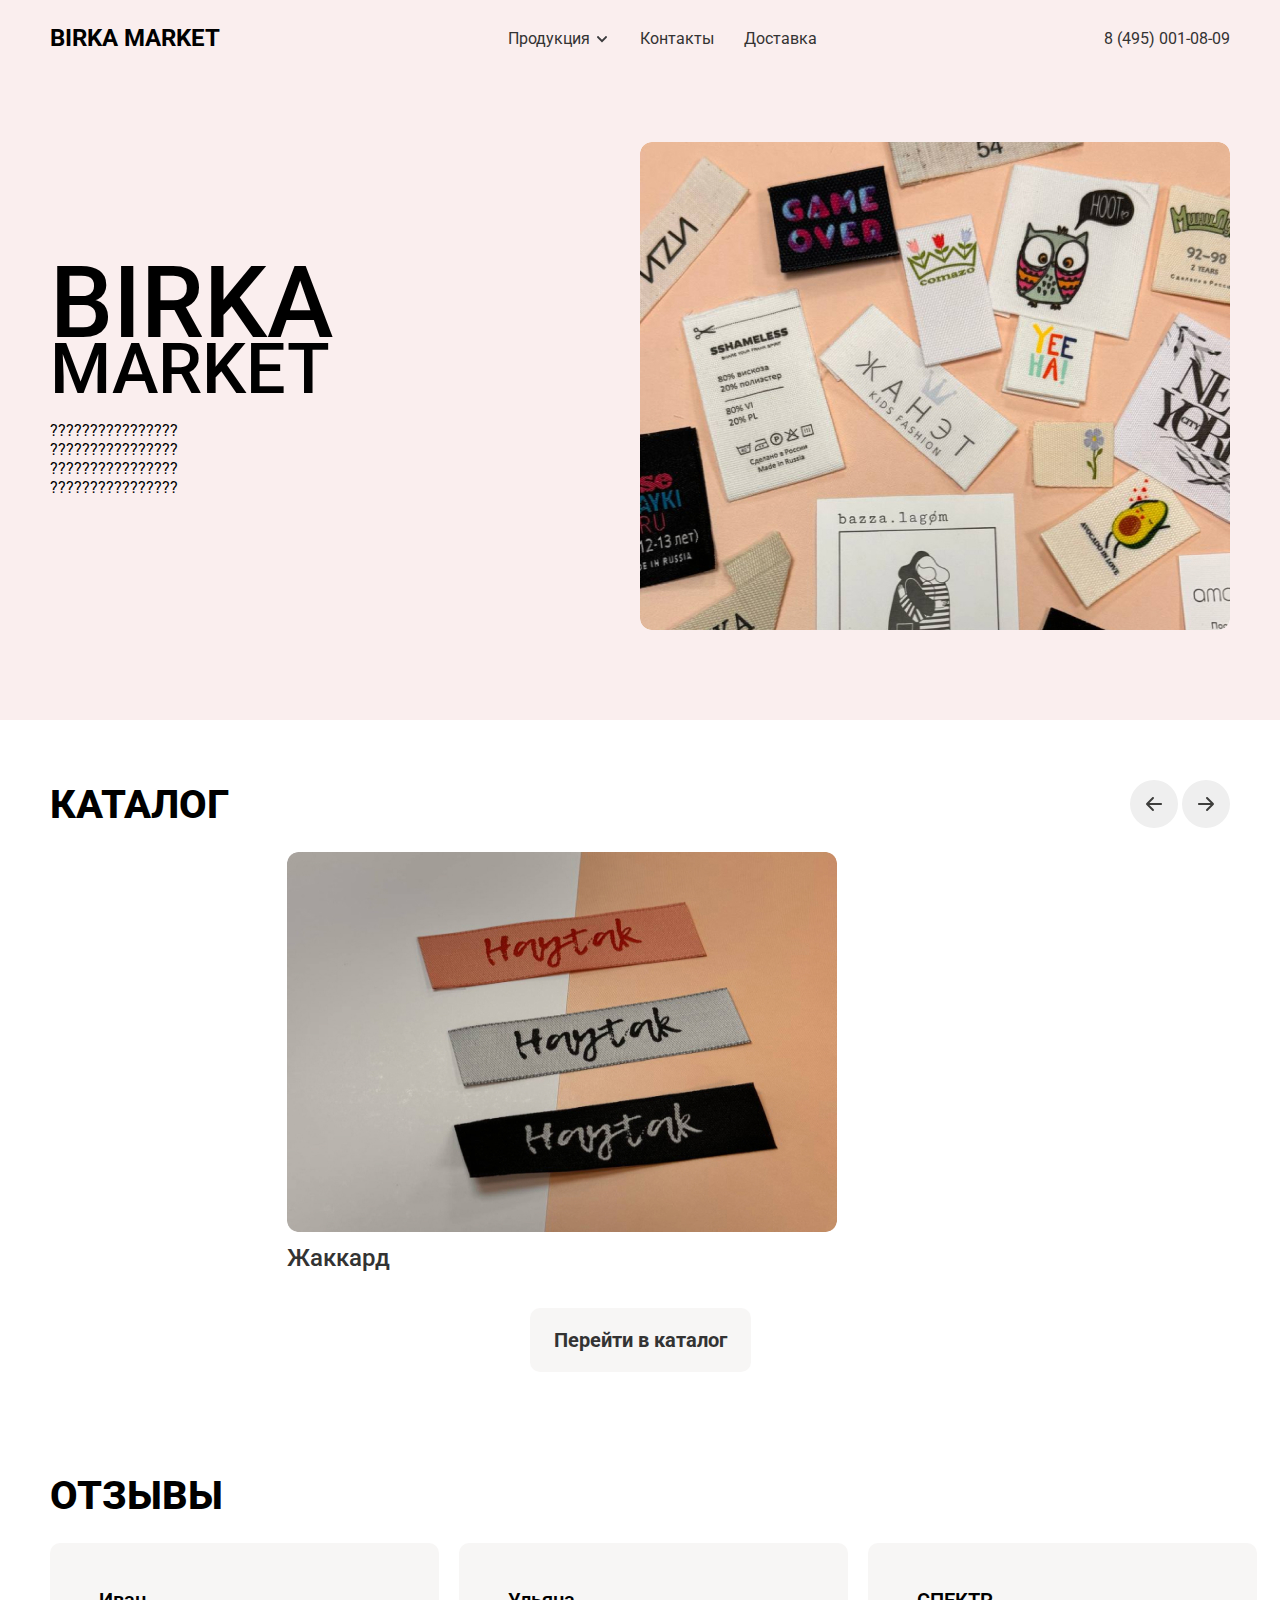
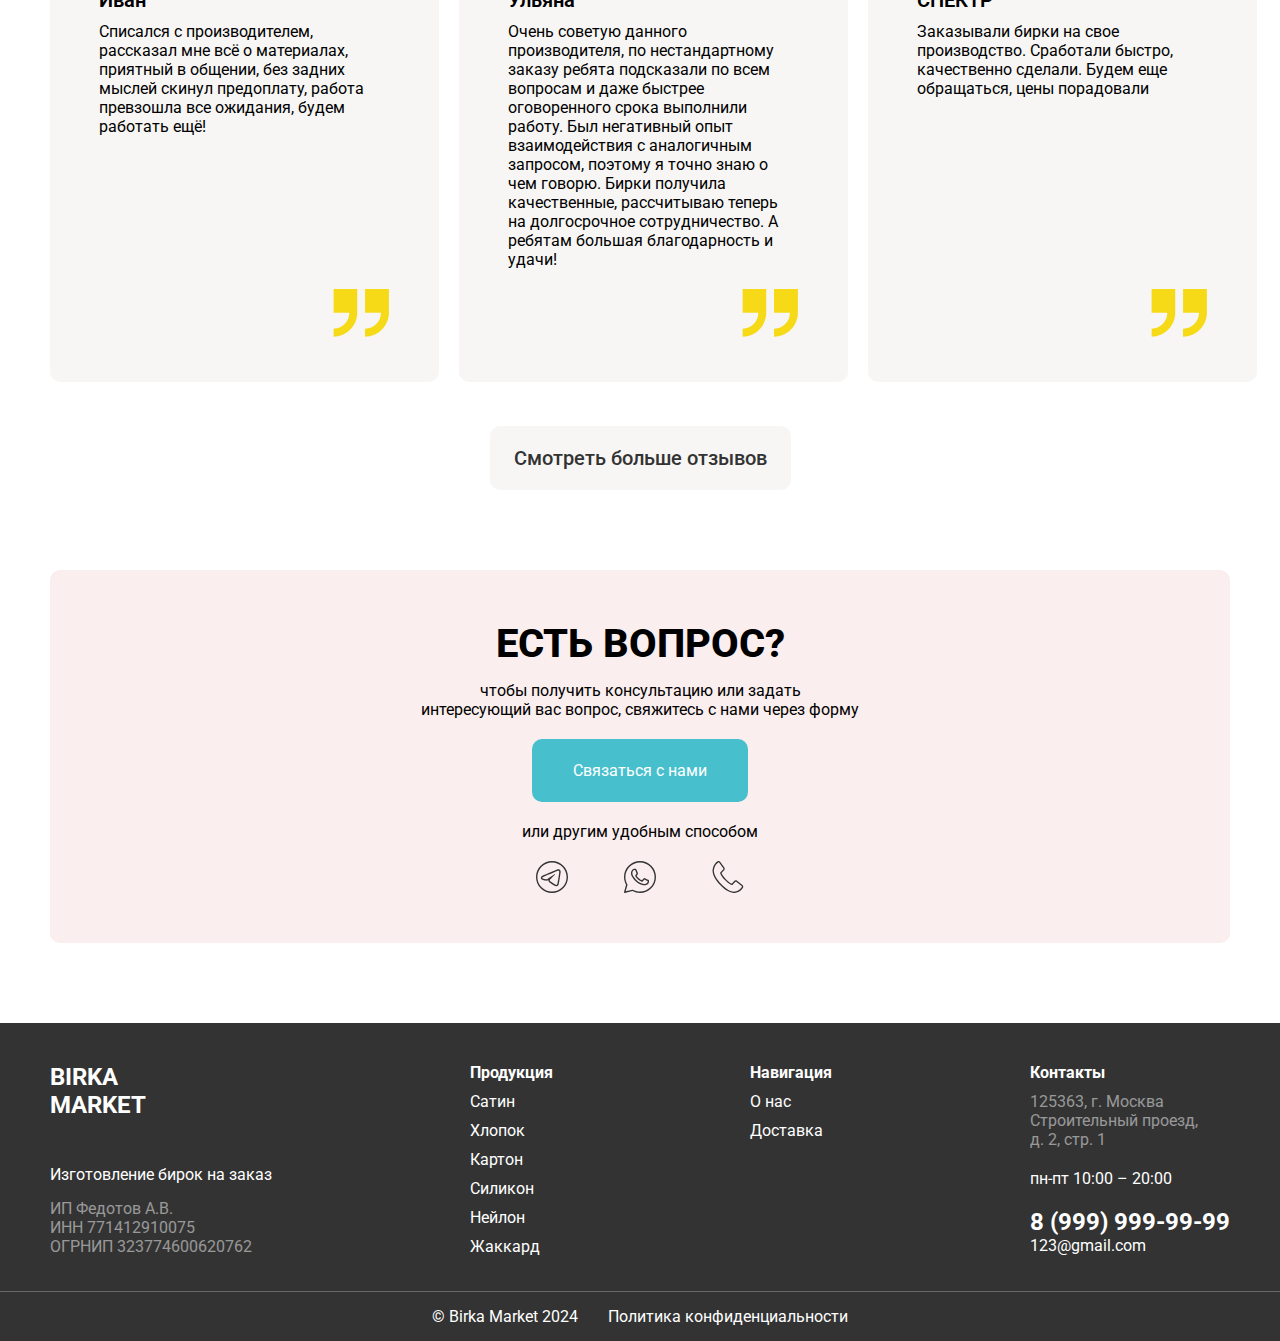
==== commit 1754425d: "some updates" ====
--- a/index.html
+++ b/index.html
@@ -16,8 +16,20 @@
                 </div>
                 <nav class="nav">
                     <ul class="nav__list">
-                        <li class="nav__list-item"><a href="#!" class="nav__link">О нас</a></li>
-                        <li class="nav__list-item"><a href="#!" class="nav__link">Продукция</a></li>
+                        <!-- <li class="nav__list-item"><a href="#!" class="nav__link">О нас</a></li> -->
+                        <li class="nav__list-item dropdown-item"><a href="./pages/menu.html" class="nav__link">Продукция <span class="production-arrow"><img src="./../img/icons/small-chevron-down.svg" alt="" class="production-arrow__img"></span></a>
+                            <div class="sub-nav hidden">
+                                <ul class="sub-nav__list">
+                                    <li class="sub-nav__item"><a href="./pages/zhakkard.html" class="sub-nav__link">Жаккард</a></li>
+                                    <li class="sub-nav__item"><a href="./pages/silicon.html" class="sub-nav__link">Силикон</a></li>
+                                    <li class="sub-nav__item"><a href="./pages/neylon.html" class="sub-nav__link">Нейлон</a></li>
+                                    <li class="sub-nav__item"><a href="./pages/satin.html" class="sub-nav__link">Сатин</a></li>
+                                    <li class="sub-nav__item"><a href="./pages/karton.html" class="sub-nav__link">Картон</a></li>
+                                    <li class="sub-nav__item"><a href="./pages/cotton.html" class="sub-nav__link">Хлопок</a></li>
+                                </ul>
+                            </div>
+                        
+                        </li>
                         <li class="nav__list-item"><a href="./pages/contacts.html" class="nav__link">Контакты</a></li>
                         <li class="nav__list-item"><a href="./pages/delivery.html" class="nav__link">Доставка</a></li>
                         <!-- <li class="nav__list-item"><a href="#!" class="nav__link">Рассчитать заказ</a></li> -->
@@ -41,11 +53,26 @@
                     <div class="mobile-nav hidden">
                         <div class="mobile-nav__wrapper">
                             <ul class="mobile-nav__list">
-                                <li class="mobile-nav__item"><a href="#!">О нас</a></li>
-                                <li class="mobile-nav__item"><a href="#!">Продукция</a></li>
-                                <li class="mobile-nav__item"><a href="#!">Контакты</a></li>
-                                <li class="mobile-nav__item"><a href="#!">Доставка</a></li>
-                                <li class="mobile-nav__item"><a href="#!">Рассчитать заказ</a></li>
+                                <!-- <li class="mobile-nav__item"><a href="#!">О нас</a></li> -->
+                                <li class="mobile-nav__item mobile-production">
+                                <div class="production-dropdown">
+                                    <p>Продукция</p>
+                                    <img src="./img/icons/small-chevron-down.svg" alt="" class="mobile-production-arrow">
+                                </div>
+                                    <div class="mobile-production__list-wrapper hidden">
+                                        <ul class="mobile-production__list">
+                                            <li class="mobile-production__item"><a href="./pages/zhakkard.html">Жаккард</a></li>
+                                            <li class="mobile-production__item"><a href="./pages/silicon.html">Силикон</a></li>
+                                            <li class="mobile-production__item"><a href="./pages/satin.html"></a>Сатин</li>
+                                            <li class="mobile-production__item"><a href="./pages/karton.html">Картон</a></li>
+                                            <li class="mobile-production__item"><a href="./pages/neylon.html"></a>Нейлон</li>
+                                            <li class="mobile-production__item"><a href="./pages/cotton.html"></a>Хлопок</li>
+                                        </ul>
+                                    </div>
+                                </li>
+                                <li class="mobile-nav__item"><a href="./pages/contacts.html">Контакты</a></li>
+                                <li class="mobile-nav__item"><a href="./pages/delivery.html">Доставка</a></li>
+                                <!-- <li class="mobile-nav__item"><a href="#!">Рассчитать заказ</a></li> -->
                             </ul>
                             <a href="tel:8 (999) 999-99-99" class="footer__phone">8 (999) 999-99-99</a>
                         </div>
@@ -84,23 +111,47 @@
                     <div class="swiper-hero">
                       <div class="swiper-wrapper">
                         <div class="swiper-slide swiper-slide-menu">
-                          <img src="./img/menu-slider/menu-jakkard.jpg.jpg" alt="жаккард">
-                          <h4 class="menu__slide-heading">Жаккард</h4>
-                        </div>
-                        <div class="swiper-slide">
-                          <img src="./img/menu-slider/menu-silicon.jpg.jpg" alt="силикон">
-                          <h4 class="menu__slide-heading">Жаккард</h4>
-                        </div>
-                        <div class="swiper-slide">
-                          <img src="./img/menu-slider/menu-karton.jpg.jpg" alt="картон">
-                          <h4 class="menu__slide-heading">Жаккард</h4>
-                        </div>
-                        <div class="swiper-slide">
-                          <img src="./img/menu-slider/try.jpg.jpg" alt="картон">
-                          <h4 class="menu__slide-heading">Жаккард</h4>
-                        </div>
+                          <a href="./pages/zhakkard.html" class="hero-slider-item">
+                              <img src="./img/menu-slider/menu-jakkard.jpg.jpg" alt="жаккард">
+                              <h4 class="menu__slide-heading">Жаккард</h4>
+                          </a>  
+                        </div>
+                        <div class="swiper-slide swiper-slide-menu">
+                            <a href="./pages/silicon.html" class="hero-slider-item">
+                                <img src="./img/menu-slider/menu-silicon.jpg.jpg" alt="силикон">
+                                <h4 class="menu__slide-heading">Силикон</h4>
+                            </a>  
+                        </div>
+                        <div class="swiper-slide swiper-slide-menu">
+                            <a href="./pages/karton.html" class="hero-slider-item">
+                                <img src="./img/menu-slider/menu-karton.jpg.jpg" alt="картон">
+                                <h4 class="menu__slide-heading">Картон</h4>
+                            </a>  
+                          </div>
+                          <div class="swiper-slide swiper-slide-menu">
+                            <a href="./pages/neylon.html" class="hero-slider-item">
+                                <img src="./img/menu-slider/menu-jakkard.jpg.jpg" alt="нейлон">
+                                <h4 class="menu__slide-heading">Нейлон</h4>
+                            </a>  
+                          </div>
+                          <div class="swiper-slide swiper-slide-menu">
+                            <a href="./pages/satin.html" class="hero-slider-item">
+                                <img src="./img/menu-slider/menu-jakkard.jpg.jpg" alt="сатин">
+                                <h4 class="menu__slide-heading">Сатин</h4>
+                            </a>  
+                          </div>
+                          <div class="swiper-slide swiper-slide-menu">
+                            <a href="./pages/cotton.html" class="hero-slider-item">
+                                <img src="./img/menu-slider/menu-jakkard.jpg.jpg" alt="хлопок">
+                                <h4 class="menu__slide-heading">Хлопок</h4>
+                            </a>  
+                          </div>
                       </div>
                     </div>
+                  </div>
+                  <div class="menu__button">
+                    <a href="./pages/menu.html"><button>Перейти в каталог</button></a>
+                    <!-- <button><a href="./pages/menu.html">Перейти в каталог</a></button> -->
                   </div>                  
             </div>
         </section>
@@ -213,6 +264,12 @@
                             <input type="checkbox" name="validate" id="validation">
                             <label for="validation">Отправляя форму, вы даете согласие на обработку персональных данных</label>
                         </div> -->
+                        <div class="feedback__validation">
+                            <label>
+                              <input type="checkbox" id="validate-checkbox" class="real-checkbox">
+                              <span class="custom-checkbox"></span>
+                              Я согласен(а) с <a href="#!">политикой конфиденциальности</a> и даю <a href="#!">согласие</a> на обработку данных</label>
+                          </div>
                         <div class="contactUs-submit__btn">
                           <button type="submit">Связаться с нами</button>
                           <!-- <input type="submit" value="Send data" class="btn" name="send"> -->
@@ -251,11 +308,11 @@
                         <h4 class="footer__list-heading">Продукция</h4>
                         <ul class="footer__production-list footer__list">
                             
-                            <li class="footer__production-list__item"><a href="#!" class="footer__production-link">Сатин</a></li>
-                            <li class="footer__production-list__item"><a href="#!" class="footer__production-link">Хлопок</a></li>
+                            <li class="footer__production-list__item"><a href="./pages/satin.html" class="footer__production-link">Сатин</a></li>
+                            <li class="footer__production-list__item"><a href="./pages/cotton.html" class="footer__production-link">Хлопок</a></li>
                             <li class="footer__production-list__item"><a href="./pages/karton.html" class="footer__production-link">Картон</a></li>
                             <li class="footer__production-list__item"><a href="./pages/silicon.html" class="footer__production-link">Силикон</a></li>
-                            <li class="footer__production-list__item"><a href="#!" class="footer__production-link">Нейлон</a></li>
+                            <li class="footer__production-list__item"><a href="./pages/neylon.html" class="footer__production-link">Нейлон</a></li>
                             <li class="footer__production-list__item"><a href="./pages/zhakkard.html" class="footer__production-link">Жаккард</a></li>
                         </ul>
                     </div>
@@ -347,7 +404,10 @@
             </div>
         </div>
     </footer>
+    <script src="./js/feedback.js"></script>
     <script src="https://cdn.jsdelivr.net/npm/swiper@11/swiper-bundle.min.js"></script>
+    <script src="./js/swiper.js"></script>
+    <script src="./js/mobile-menu.js"></script>
     <script src="./js/main.js"></script>
 </body>
 </html>--- a/scss/main.css
+++ b/scss/main.css
@@ -161,6 +161,11 @@
   padding-bottom: 48px;
   max-width: 500px;
 }
+@media (max-width: 768px) {
+  .heading-description {
+    padding: 24px 0;
+  }
+}
 
 .header__page {
   display: flex;
@@ -168,6 +173,10 @@
 }
 .header__page a {
   color: var(--header-page-color);
+}
+.header__page a:hover {
+  color: var(--main-font-color);
+  transition: 0.2s ease-in;
 }
 
 .header__row {
@@ -192,7 +201,7 @@
 .mobile-header-row {
   display: flex;
   justify-content: space-between;
-  padding: 20px 16px;
+  padding: 20px 0;
 }
 
 .mobile-header__wrapper {
@@ -225,6 +234,7 @@
   left: 0;
   right: 0;
   background-color: var(--white-font-color);
+  z-index: 9;
 }
 
 .mobile-nav__list {
@@ -333,12 +343,41 @@
 .menu__slide-heading {
   font-weight: 500;
   font-size: 24px;
-  margin-top: 12px;
+  padding: 12px 0;
 }
 @media (max-width: 768px) {
   .menu__slide-heading {
     font-size: 16px;
   }
+}
+
+.menu__button {
+  text-align: center;
+}
+.menu__button a {
+  color: var(--main-font-color);
+}
+.menu__button button {
+  background-color: var(--review-background);
+  padding: 20px 24px;
+  font-weight: 700;
+  font-size: 20px;
+  border-radius: 10px;
+}
+.menu__button button:hover {
+  opacity: 0.5;
+  transition: 0.2s ease-in;
+}
+
+.hero-slider-item {
+  color: var(--main-font-color);
+}
+.hero-slider-item h4 {
+  text-align: start;
+}
+.hero-slider-item:hover img {
+  opacity: 0.7;
+  transition: 0.2s ease-in;
 }
 
 .reviews {
@@ -690,6 +729,11 @@
   animation: slideIn 0.9s ease-in forwards; /* Анимация для выезжания */
   border-radius: 10px;
 }
+@media (max-width: 768px) {
+  .contactUs-modal__content {
+    padding: 0;
+  }
+}
 
 @keyframes slideIn {
   from {
@@ -721,6 +765,11 @@
   padding: 20px 35px;
   gap: 30px;
 }
+@media (max-width: 768px) {
+  .contactUs-form__wrapper {
+    flex-direction: column;
+  }
+}
 
 .contactUs-modal__content-desc {
   text-align: start;
@@ -746,14 +795,35 @@
   margin-bottom: 20px;
   max-width: 220px;
 }
+@media (max-width: 768px) {
+  .contactUs-heading {
+    width: 250px;
+  }
+}
 
 .contactUs-submit__btn {
   text-align: start;
   margin-top: auto;
 }
 .contactUs-submit__btn button {
-  border: 2px solid grey;
-  padding: 10px 20px;
+  background-color: var(--aqua-color);
+  color: var(--white-font-color);
+  border-radius: 10px;
+  padding: 20px 24px;
+  width: 216px;
+  height: 63px;
+}
+.contactUs-submit__btn button:hover {
+  background-color: var(--aqua-color-hover);
+  transition: 0.2s ease-in;
+}
+@media (max-width: 768px) {
+  .contactUs-submit__btn {
+    width: 100%;
+  }
+  .contactUs-submit__btn button {
+    width: 100%;
+  }
 }
 
 .contactUs-modal__content-form__wrapper {
@@ -920,17 +990,33 @@
   color: var(--warning-color);
 }
 
+.feedback__validation {
+  text-align: left;
+}
+
 .contacts__grid {
   display: grid;
   grid-template-columns: 3fr 1fr;
   gap: 50px;
   padding-top: 30px;
 }
+@media (max-width: 768px) {
+  .contacts__grid {
+    grid-template-columns: none;
+    padding-top: 0;
+    gap: 24px;
+  }
+}
 
 .contacts__info-list {
   display: grid;
   gap: 40px;
 }
+@media (max-width: 768px) {
+  .contacts__info-list {
+    gap: 24px;
+  }
+}
 
 .contacts__info-list__item {
   display: grid;
@@ -939,6 +1025,18 @@
 .contacts__info-list__item h4 {
   font-weight: 700;
   font-size: 20px;
+}
+
+@media (max-width: 768px) {
+  .contacts__grid-map {
+    display: none;
+  }
+}
+
+@media (max-width: 768px) {
+  .contacts__grid-map-mobile {
+    display: block;
+  }
 }
 
 .delivery__options-list {
@@ -1062,6 +1160,35 @@
   padding: 12px;
 }
 
+@media (max-width: 768px) {
+  .swiper-container {
+    flex-direction: column;
+    gap: 16px;
+    height: 366px !important;
+  }
+  .mySwiper2 {
+    width: 100%;
+    height: auto;
+    margin-right: 0;
+  }
+  .mySwiper {
+    width: 100%;
+    height: auto;
+    display: flex;
+    flex-direction: row;
+    overflow-x: auto;
+  }
+  .mySwiper .swiper-slide {
+    height: auto;
+    width: auto;
+    flex: 0 0 auto;
+    margin-right: 10px; /* Добавим небольшой отступ между миниатюрами */
+  }
+  #slider__left-arrow,
+  #slider__right-arrow {
+    display: none;
+  }
+}
 /* Стили для первого слайдера */
 .swiper-hero-container .swiper-slide img {
   display: block;
@@ -1073,6 +1200,7 @@
 
 .swiper-hero-container {
   overflow: hidden;
+  margin-bottom: 24px;
 }
 
 .swiper-hero-container .swiper-slide {
@@ -1245,6 +1373,15 @@
   }
 }
 
+.calculate-price__input-tel__zhakkard input {
+  width: 100%;
+}
+@media (max-width: 768px) {
+  .calculate-price__input-tel__zhakkard {
+    width: 100%;
+  }
+}
+
 .calculate-price__input-comment {
   width: 40%;
 }
@@ -1347,4 +1484,130 @@
 .benefits__list-mobile {
   display: grid;
   gap: 8px;
+}
+
+.mobile-production {
+  position: relative;
+  align-items: center;
+  display: inline-block;
+}
+
+.mobile-nav__list {
+  display: grid;
+  gap: 24px;
+}
+
+.mobile-production__list {
+  display: grid;
+  gap: 10px;
+  padding-top: 20px;
+}
+
+.mobile-production__item {
+  padding-left: 24px;
+}
+
+.production-dropdown {
+  display: flex;
+  gap: 4px;
+  align-items: center;
+}
+
+.custom-checkbox {
+  display: inline-block;
+  width: 20px;
+  height: 20px;
+  border-radius: 4px;
+  margin-right: 8px;
+  border: 2px solid var(--calculator-border-color);
+  vertical-align: sub;
+  position: relative;
+}
+.custom-checkbox::before {
+  content: "";
+  display: inline-block;
+  width: 13px;
+  height: 13px;
+  background-image: url(./../../img/icons/Done.svg);
+  background-size: contain;
+  position: absolute;
+  left: 50%;
+  top: 50%;
+  transform: translate(-50%, -50%) scale(0);
+  transition: 0.2s ease-in;
+}
+
+.real-checkbox {
+  width: 0;
+  height: 0;
+  opacity: 0;
+  position: absolute;
+  z-index: -1;
+}
+
+.real-checkbox:checked + .custom-checkbox::before {
+  transform: translate(-50%, -50%) scale(1);
+}
+
+.real-checkbox:checked + .custom-checkbox {
+  background-color: var(--aqua-color);
+  border: none;
+}
+
+.catalog-page {
+  padding-top: 60px;
+  padding-bottom: 60px;
+}
+
+.catalog__menu-columns {
+  display: flex;
+  gap: 80px;
+}
+
+.catalog__column {
+  display: grid;
+  gap: 48px;
+}
+
+.catalog__column-item a {
+  color: var(--main-font-color);
+}
+.catalog__column-item a:hover img {
+  opacity: 0.7;
+  transition: 0.2s ease-in;
+}
+
+.nav-list__item {
+  padding-bottom: 10px;
+}
+
+.dropdown-item {
+  position: relative;
+}
+.dropdown-item:hover .sub-nav {
+  display: block;
+}
+.dropdown-item:hover .production-arrow {
+  opacity: 0.4;
+  transition: 0.2s ease-in;
+}
+.dropdown-item img {
+  transform: translate(0%, 10%);
+}
+
+.sub-nav {
+  margin-top: 10px;
+  position: absolute;
+  background-color: var(--review-background);
+  border-radius: 10px;
+}
+
+.sub-nav__list {
+  padding: 20px 24px;
+  display: grid;
+  gap: 10px;
+}
+
+.nav__link {
+  padding-bottom: 10px;
 }/*# sourceMappingURL=main.css.map */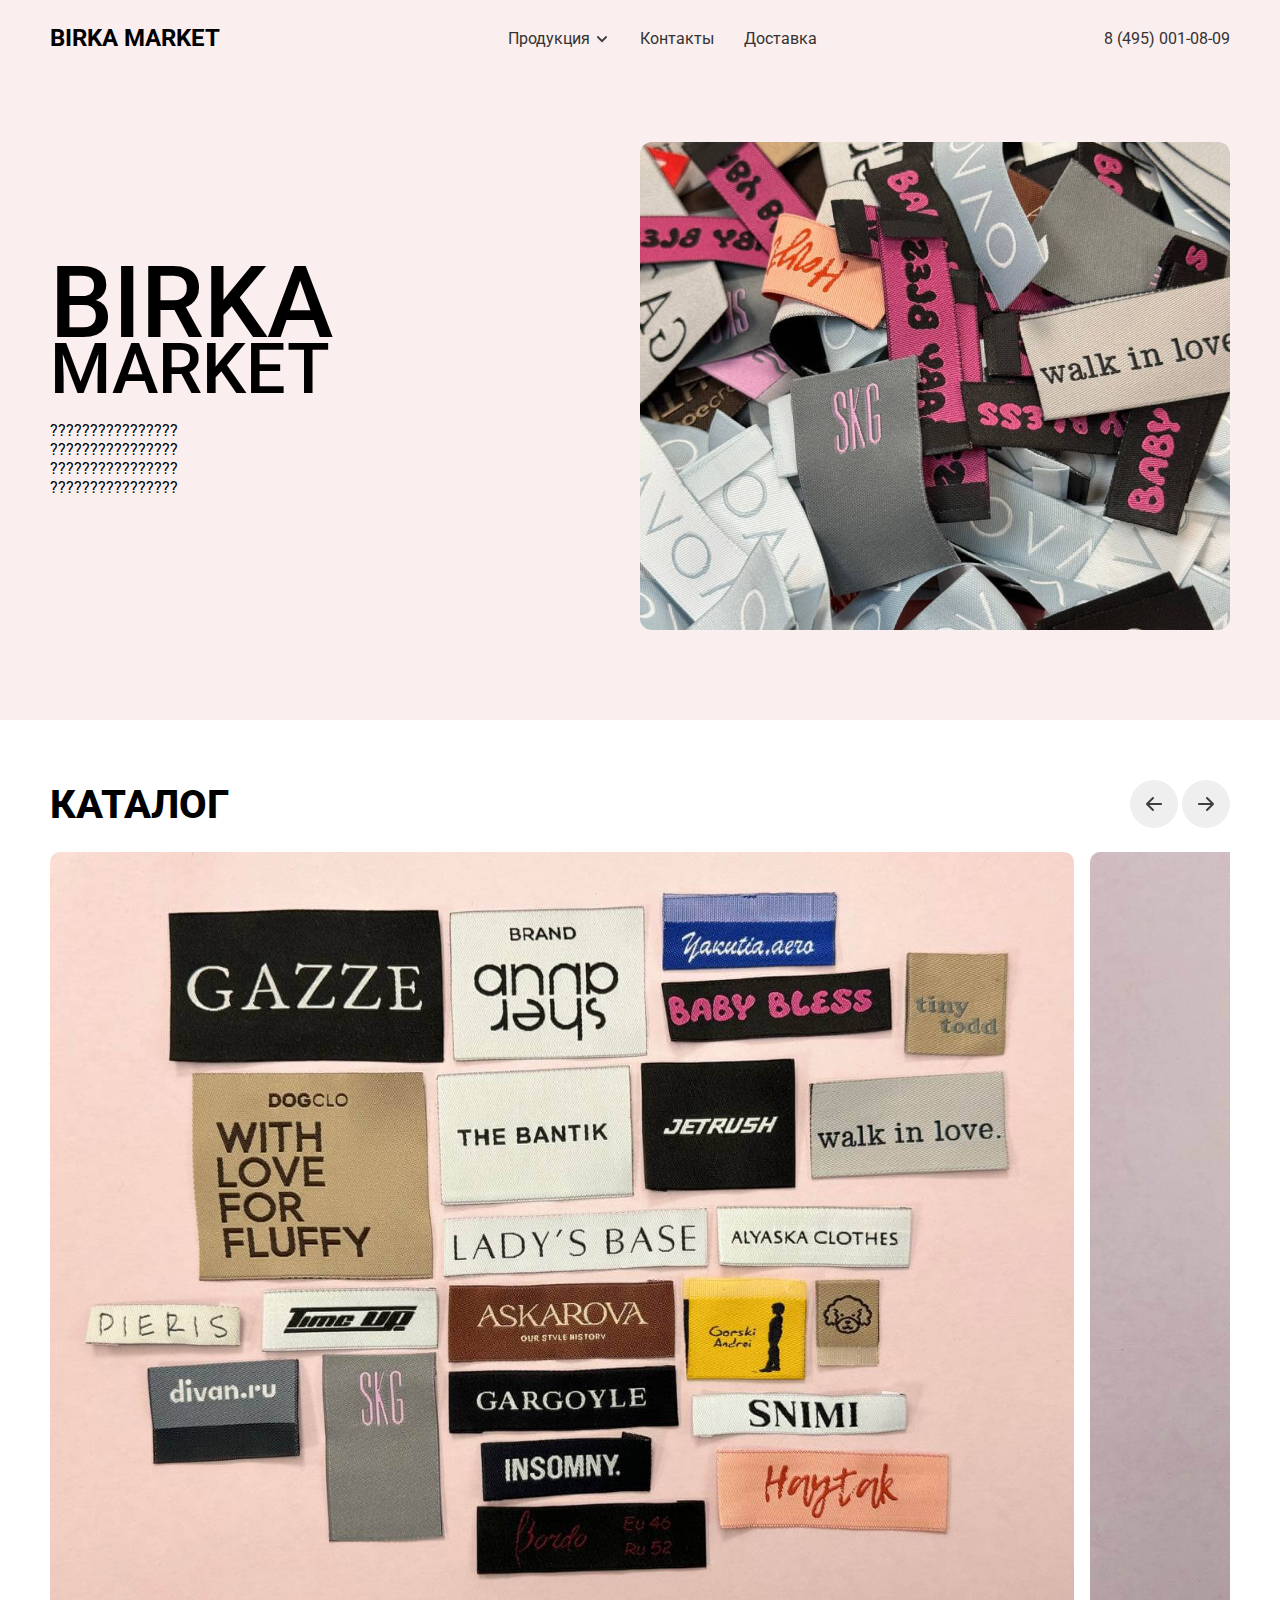
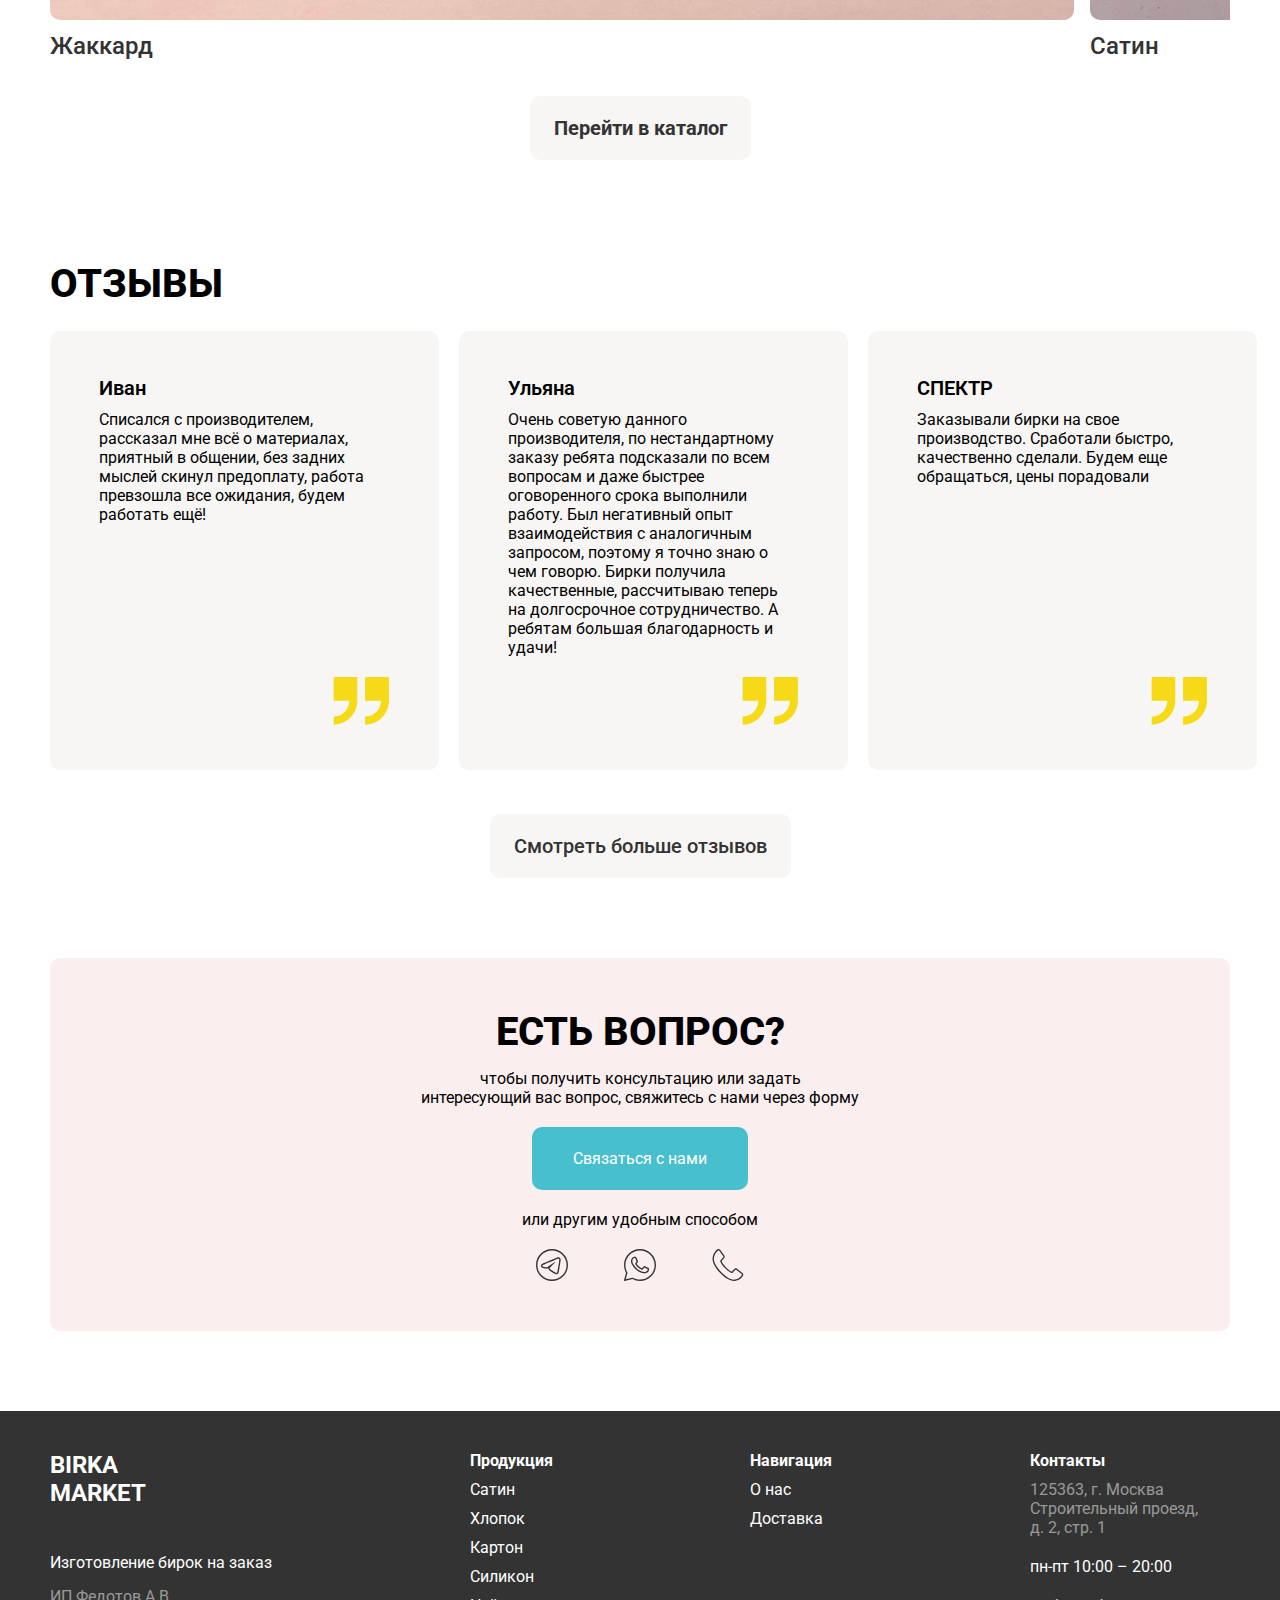
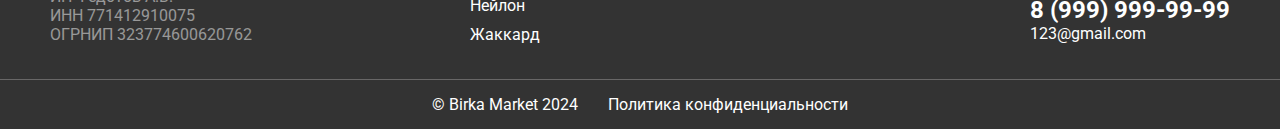
==== commit a43a8d4c: "final steps" ====
--- a/index.html
+++ b/index.html
@@ -16,8 +16,7 @@
                 </div>
                 <nav class="nav">
                     <ul class="nav__list">
-                        <!-- <li class="nav__list-item"><a href="#!" class="nav__link">О нас</a></li> -->
-                        <li class="nav__list-item dropdown-item"><a href="./pages/menu.html" class="nav__link">Продукция <span class="production-arrow"><img src="./../img/icons/small-chevron-down.svg" alt="" class="production-arrow__img"></span></a>
+                        <li class="nav__list-item dropdown-item"><a href="./pages/menu.html" class="nav__link">Продукция <span class="production-arrow"><img src="./img/icons/small-chevron-down.svg" alt="" class="production-arrow__img"></span></a>
                             <div class="sub-nav hidden">
                                 <ul class="sub-nav__list">
                                     <li class="sub-nav__item"><a href="./pages/zhakkard.html" class="sub-nav__link">Жаккард</a></li>
@@ -32,7 +31,6 @@
                         </li>
                         <li class="nav__list-item"><a href="./pages/contacts.html" class="nav__link">Контакты</a></li>
                         <li class="nav__list-item"><a href="./pages/delivery.html" class="nav__link">Доставка</a></li>
-                        <!-- <li class="nav__list-item"><a href="#!" class="nav__link">Рассчитать заказ</a></li> -->
                     </ul>
                 </nav>
                 <div class="header__phone">
@@ -53,7 +51,6 @@
                     <div class="mobile-nav hidden">
                         <div class="mobile-nav__wrapper">
                             <ul class="mobile-nav__list">
-                                <!-- <li class="mobile-nav__item"><a href="#!">О нас</a></li> -->
                                 <li class="mobile-nav__item mobile-production">
                                 <div class="production-dropdown">
                                     <p>Продукция</p>
@@ -63,16 +60,15 @@
                                         <ul class="mobile-production__list">
                                             <li class="mobile-production__item"><a href="./pages/zhakkard.html">Жаккард</a></li>
                                             <li class="mobile-production__item"><a href="./pages/silicon.html">Силикон</a></li>
-                                            <li class="mobile-production__item"><a href="./pages/satin.html"></a>Сатин</li>
+                                            <li class="mobile-production__item"><a href="./pages/satin.html">Сатин</a></li>
                                             <li class="mobile-production__item"><a href="./pages/karton.html">Картон</a></li>
-                                            <li class="mobile-production__item"><a href="./pages/neylon.html"></a>Нейлон</li>
-                                            <li class="mobile-production__item"><a href="./pages/cotton.html"></a>Хлопок</li>
+                                            <li class="mobile-production__item"><a href="./pages/neylon.html">Нейлон</a></li>
+                                            <li class="mobile-production__item"><a href="./pages/cotton.html">Хлопок</a></li>
                                         </ul>
                                     </div>
                                 </li>
                                 <li class="mobile-nav__item"><a href="./pages/contacts.html">Контакты</a></li>
                                 <li class="mobile-nav__item"><a href="./pages/delivery.html">Доставка</a></li>
-                                <!-- <li class="mobile-nav__item"><a href="#!">Рассчитать заказ</a></li> -->
                             </ul>
                             <a href="tel:8 (999) 999-99-99" class="footer__phone">8 (999) 999-99-99</a>
                         </div>
@@ -91,7 +87,7 @@
                         </div>
                     </div>
                     <div class="header__hero-image">
-                        <img src="./img/hero.jpg" alt="" id="hero-img">
+                        <img src="./img/main2.jpg" alt="" id="hero-img">
                     </div>
                 </div>
             </div>
@@ -112,38 +108,38 @@
                       <div class="swiper-wrapper">
                         <div class="swiper-slide swiper-slide-menu">
                           <a href="./pages/zhakkard.html" class="hero-slider-item">
-                              <img src="./img/menu-slider/menu-jakkard.jpg.jpg" alt="жаккард">
+                              <img src="./img/menu-slider/menuslider1.jpg" alt="жаккард">
                               <h4 class="menu__slide-heading">Жаккард</h4>
                           </a>  
                         </div>
                         <div class="swiper-slide swiper-slide-menu">
+                            <a href="./pages/satin.html" class="hero-slider-item">
+                                <img src="./img/menu-slider/menuslider5.jpg" alt="сатин">
+                                <h4 class="menu__slide-heading">Сатин</h4>
+                            </a>  
+                          </div>
+                          <div class="swiper-slide swiper-slide-menu">
+                            <a href="./pages/karton.html" class="hero-slider-item">
+                                <img src="./img/menu-slider/menuslider3.jpg" alt="картон">
+                                <h4 class="menu__slide-heading">Картон</h4>
+                            </a>  
+                          </div>
+                        <div class="swiper-slide swiper-slide-menu">
                             <a href="./pages/silicon.html" class="hero-slider-item">
-                                <img src="./img/menu-slider/menu-silicon.jpg.jpg" alt="силикон">
+                                <img src="./img/menu-slider/menuslider2.jpg" alt="силикон">
                                 <h4 class="menu__slide-heading">Силикон</h4>
                             </a>  
                         </div>
                         <div class="swiper-slide swiper-slide-menu">
-                            <a href="./pages/karton.html" class="hero-slider-item">
-                                <img src="./img/menu-slider/menu-karton.jpg.jpg" alt="картон">
-                                <h4 class="menu__slide-heading">Картон</h4>
+                            <a href="./pages/cotton.html" class="hero-slider-item">
+                                <img src="./img/menu-slider/menuslider6.jpg" alt="хлопок">
+                                <h4 class="menu__slide-heading">Хлопок</h4>
                             </a>  
                           </div>
                           <div class="swiper-slide swiper-slide-menu">
                             <a href="./pages/neylon.html" class="hero-slider-item">
-                                <img src="./img/menu-slider/menu-jakkard.jpg.jpg" alt="нейлон">
+                                <img src="./img/menu-slider/menuslider4.jpg" alt="нейлон">
                                 <h4 class="menu__slide-heading">Нейлон</h4>
-                            </a>  
-                          </div>
-                          <div class="swiper-slide swiper-slide-menu">
-                            <a href="./pages/satin.html" class="hero-slider-item">
-                                <img src="./img/menu-slider/menu-jakkard.jpg.jpg" alt="сатин">
-                                <h4 class="menu__slide-heading">Сатин</h4>
-                            </a>  
-                          </div>
-                          <div class="swiper-slide swiper-slide-menu">
-                            <a href="./pages/cotton.html" class="hero-slider-item">
-                                <img src="./img/menu-slider/menu-jakkard.jpg.jpg" alt="хлопок">
-                                <h4 class="menu__slide-heading">Хлопок</h4>
                             </a>  
                           </div>
                       </div>
@@ -151,7 +147,6 @@
                   </div>
                   <div class="menu__button">
                     <a href="./pages/menu.html"><button>Перейти в каталог</button></a>
-                    <!-- <button><a href="./pages/menu.html">Перейти в каталог</a></button> -->
                   </div>                  
             </div>
         </section>
@@ -234,15 +229,10 @@
                   <li class="contact-socials-list__item">
                     <img src="./img/contact/whatsapp.svg" alt="">
                   </li>
-                  <!-- <li class="contactUs-socials-list__item">
-                    <img src="./img/contactUs/icons8-email-50 1.svg" alt="">
-                  </li> -->
                   <li class="contact-socials-list__item">
                     <img src="./img/contact/phone.svg.svg" alt="" class="contact-img">
                   </li>
                 </ul>
-                <!-- <div class="contactUs__additional-border1"></div>
-                <div class="contactUs__additional-border2"></div> -->
               </div>
               <div class="contactUsModal hidden" id="contactUsModal">
                 <div class="contactUs-modal__content">
@@ -258,12 +248,7 @@
                         <input type="text" placeholder="Имя" class="form__input _req" id="name" name="name">
                         <input type="email" placeholder="Email" class="form__input _req _email" id="email" name="email">
                         <input type="text" placeholder="Телефон" class="form__input _req" id="phone" name="phone">
-                        <!-- <input type="text" placeholder="Ваш вопрос"> -->
                         <input type="text" name="question" id="question" placeholder="Ваш вопрос" class="form__input _req">
-                        <!-- <div class="form__validation">
-                            <input type="checkbox" name="validate" id="validation">
-                            <label for="validation">Отправляя форму, вы даете согласие на обработку персональных данных</label>
-                        </div> -->
                         <div class="feedback__validation">
                             <label>
                               <input type="checkbox" id="validate-checkbox" class="real-checkbox">
@@ -272,11 +257,6 @@
                           </div>
                         <div class="contactUs-submit__btn">
                           <button type="submit">Связаться с нами</button>
-                          <!-- <input type="submit" value="Send data" class="btn" name="send"> -->
-                          <!-- <div class="contactUs-warning">
-                            <img src="./img/icons/circle-info-red.svg" alt="warning">
-                            <p>Заполните все поля</p>
-                          </div> -->
                         </div>
                       </form>
                       
--- a/scss/main.css
+++ b/scss/main.css
@@ -1022,7 +1022,7 @@
   display: grid;
   gap: 8px;
 }
-.contacts__info-list__item h4 {
+.contacts__info-list__item h2 {
   font-weight: 700;
   font-size: 20px;
 }
@@ -1057,7 +1057,7 @@
   max-width: 377px;
 }
 
-.delivery__options-info h4 {
+.delivery__options-info .delivery__options-heading {
   font-weight: 700;
   font-size: 20px;
 }
@@ -1164,7 +1164,7 @@
   .swiper-container {
     flex-direction: column;
     gap: 16px;
-    height: 366px !important;
+    height: auto;
   }
   .mySwiper2 {
     width: 100%;
@@ -1214,7 +1214,7 @@
 /* Стили для второго слайдера */
 @media (max-width: 768px) {
   .price-table {
-    padding: 32px 0;
+    padding-bottom: 32px;
   }
 }
 
@@ -1395,7 +1395,6 @@
 }
 
 .calculate-price__validation {
-  display: flex;
   gap: 8px;
 }
 
@@ -1555,24 +1554,42 @@
 }
 
 .catalog-page {
-  padding-top: 60px;
-  padding-bottom: 60px;
+  padding: 60px 0;
+}
+@media (max-width: 768px) {
+  .catalog-page {
+    padding: 32px 0;
+  }
 }
 
 .catalog__menu-columns {
   display: flex;
   gap: 80px;
+}
+@media (max-width: 768px) {
+  .catalog__menu-columns {
+    gap: 8px;
+  }
 }
 
 .catalog__column {
   display: grid;
   gap: 48px;
 }
+@media (max-width: 768px) {
+  .catalog__column {
+    gap: 24px;
+  }
+}
 
 .catalog__column-item a {
   color: var(--main-font-color);
 }
-.catalog__column-item a:hover img {
+.catalog__column-item a img {
+  max-width: 100%;
+  border-radius: 12px;
+}
+.catalog__column-item a img:hover {
   opacity: 0.7;
   transition: 0.2s ease-in;
 }
